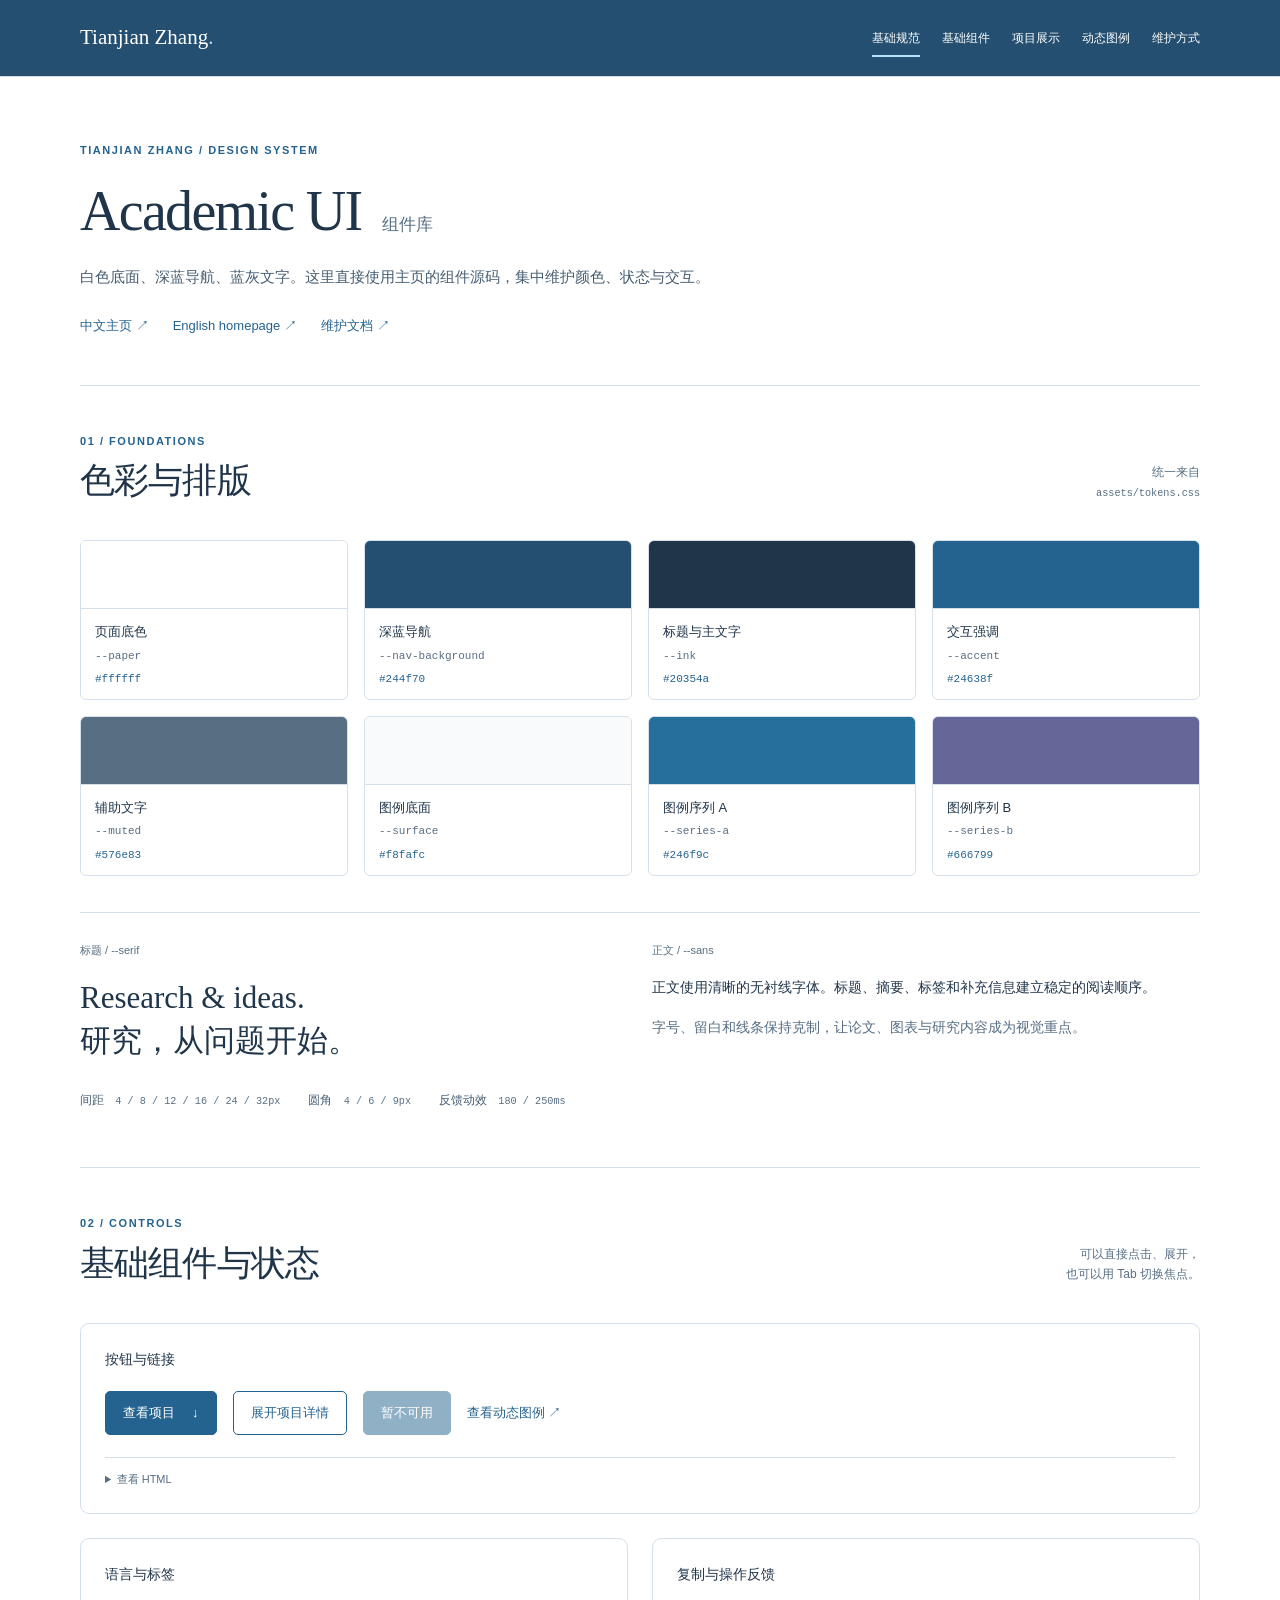
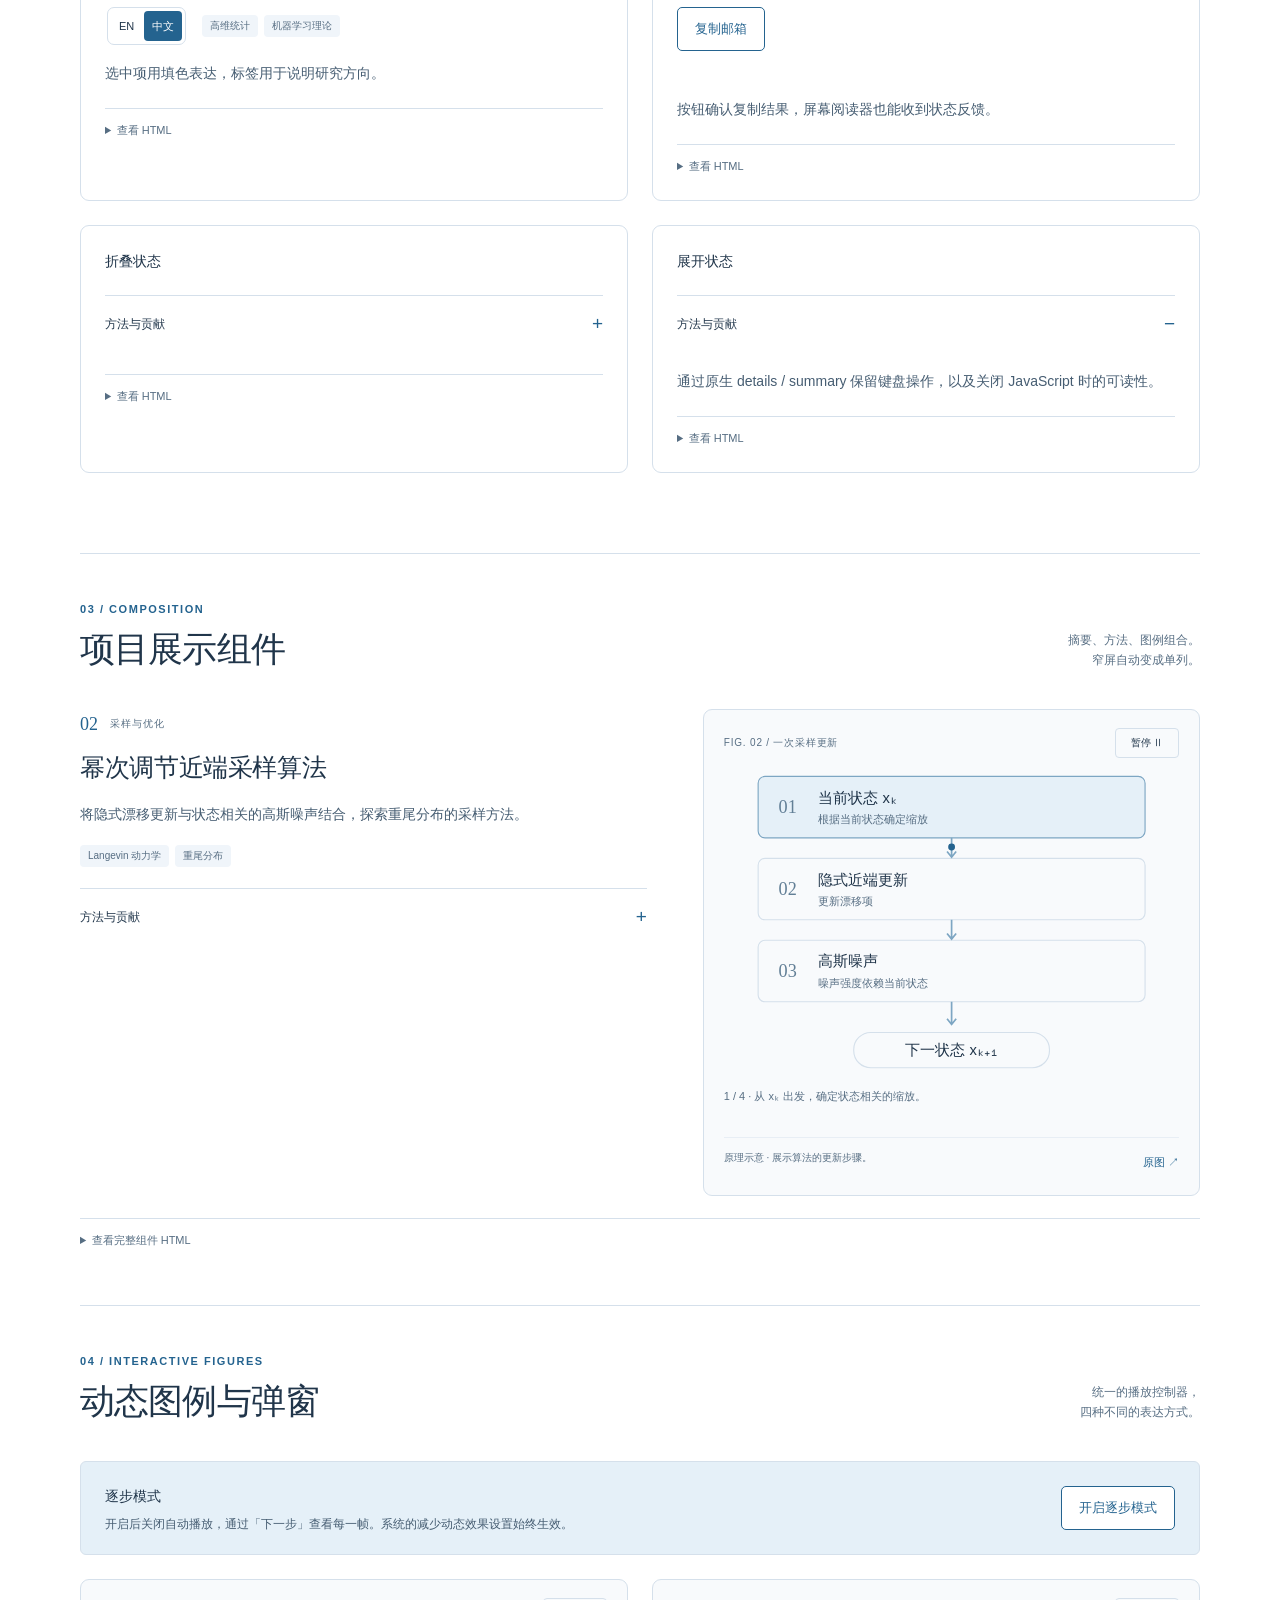
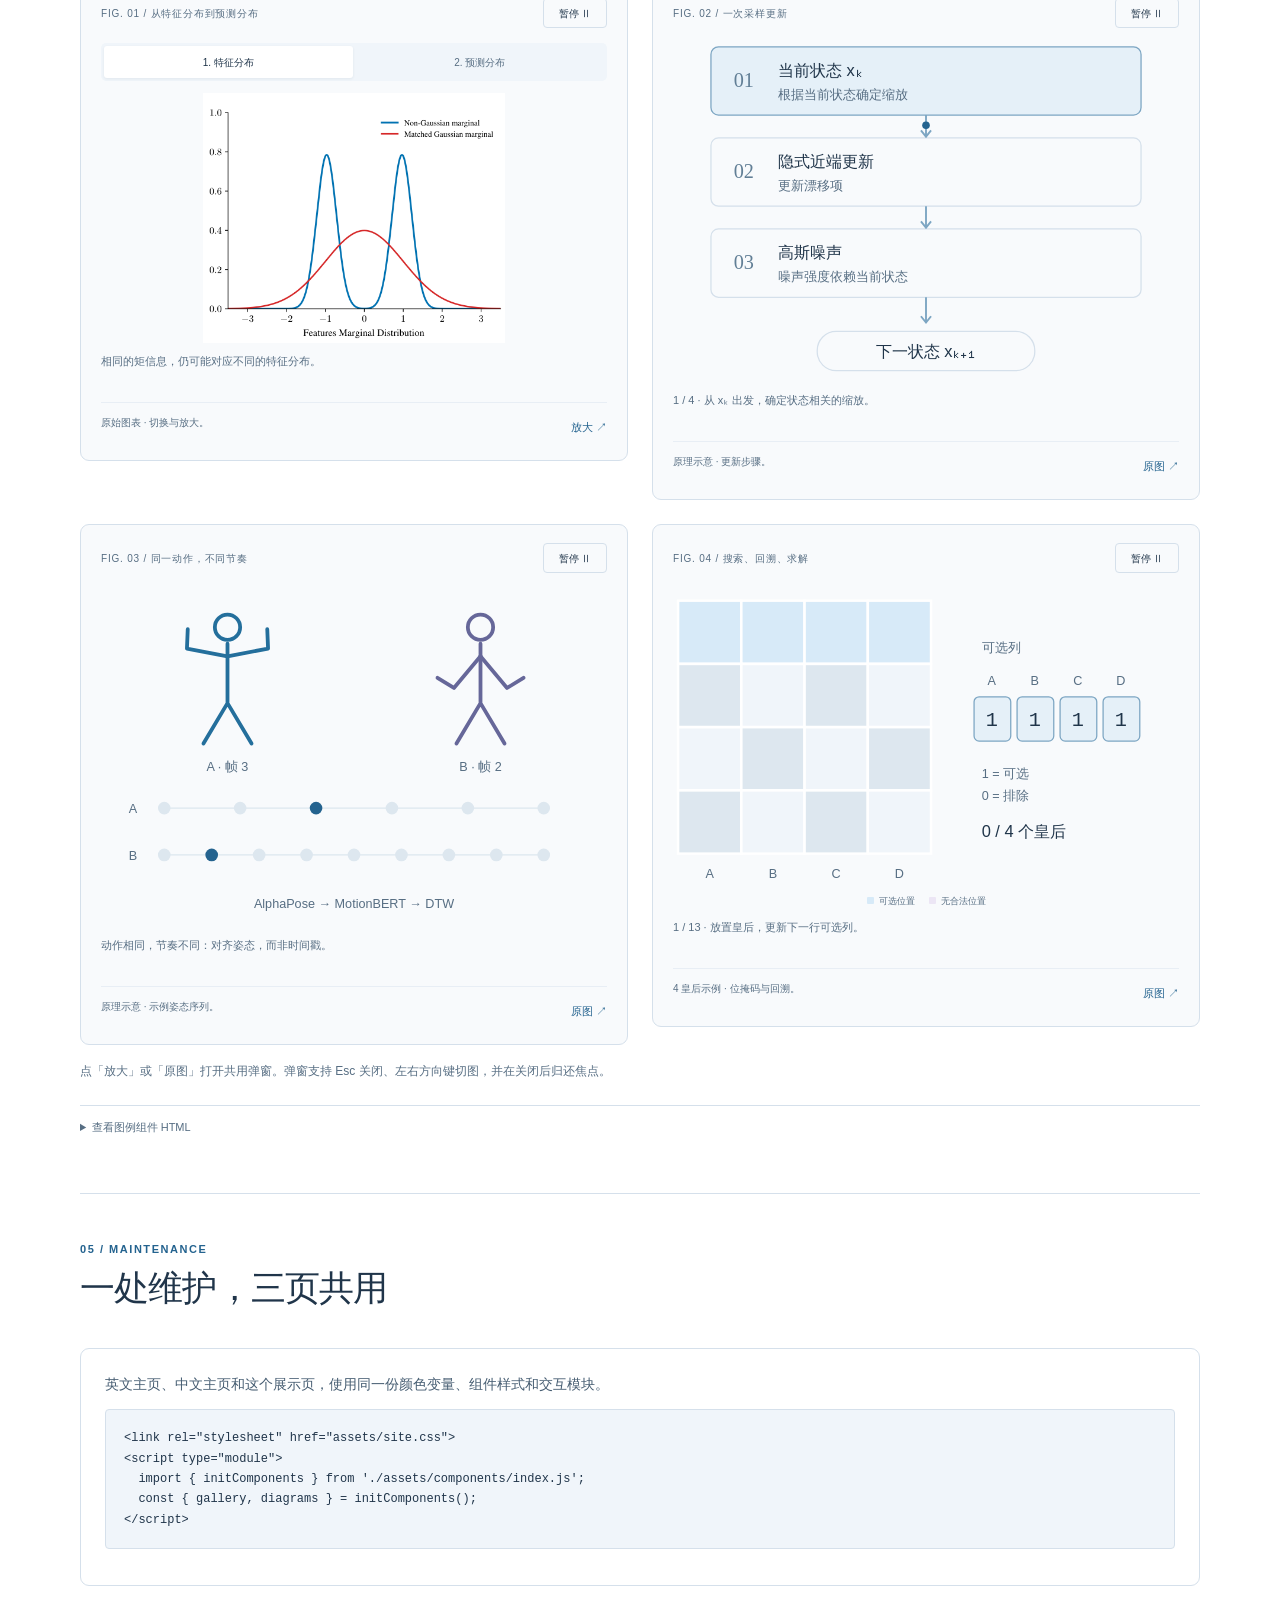
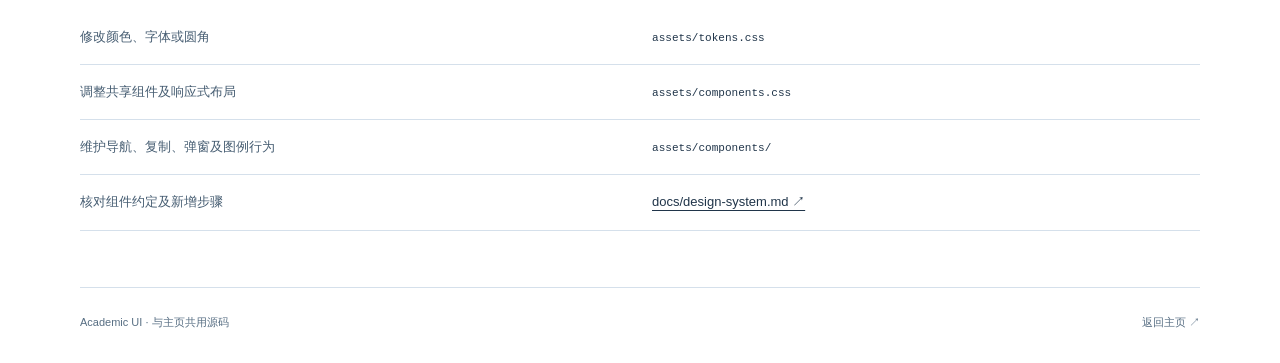
==== components.html @ 8691bae0 "feat: add cool academic theme and shared component library" ====
<!doctype html>
<html lang="zh-CN">
<head>
  <meta charset="utf-8">
  <meta name="viewport" content="width=device-width, initial-scale=1">
  <meta name="theme-color" content="#244f70">
  <meta name="robots" content="noindex">
  <title>Academic UI — 组件库</title>
  <link rel="stylesheet" href="assets/site.css">
  <link rel="stylesheet" href="assets/library.css">
  <script type="module" src="assets/library.js"></script>
</head>
<body class="component-library">
  <a class="skip-link" href="#main">跳转到组件</a>
  <header class="site-header">
    <div class="wrap header-inner">
      <a class="brand" href="zh.html">Tianjian Zhang<span class="brand-dot">.</span></a>
      <nav class="main-nav" id="main-nav" aria-label="组件导航">
        <a href="#foundations" aria-current="location">基础规范</a>
        <a href="#controls">基础组件</a>
        <a href="#project-pattern">项目展示</a>
        <a href="#illustrations">动态图例</a>
        <a href="#usage">维护方式</a>
      </nav>
      <button class="menu-toggle js-only" type="button" aria-expanded="false" aria-controls="main-nav">菜单 <span aria-hidden="true">☰</span></button>
    </div>
  </header>

  <main class="wrap" id="main">
    <div class="library-hero">
      <p class="eyebrow">Tianjian Zhang / Design system</p>
      <h1>Academic UI<span>组件库</span></h1>
      <p>白色底面、深蓝导航、蓝灰文字。这里直接使用主页的组件源码，集中维护颜色、状态与交互。</p>
      <div class="library-links"><a class="text-link" href="zh.html">中文主页 ↗</a><a class="text-link" href="index.html">English homepage ↗</a><a class="text-link" href="docs/design-system.md">维护文档 ↗</a></div>
    </div>

    <section class="section" id="foundations" aria-labelledby="foundations-title">
      <div class="section-heading"><div><p class="eyebrow">01 / Foundations</p><h2 id="foundations-title">色彩与排版</h2></div><p class="section-note">统一来自<br><code>assets/tokens.css</code></p></div>
      <div class="swatch-grid">
        <div class="swatch" data-token="--paper"><span class="swatch-color" style="background:var(--paper)"></span><strong>页面底色</strong><code>--paper</code><span class="token-value"></span></div>
        <div class="swatch" data-token="--nav-background"><span class="swatch-color" style="background:var(--nav-background)"></span><strong>深蓝导航</strong><code>--nav-background</code><span class="token-value"></span></div>
        <div class="swatch" data-token="--ink"><span class="swatch-color" style="background:var(--ink)"></span><strong>标题与主文字</strong><code>--ink</code><span class="token-value"></span></div>
        <div class="swatch" data-token="--accent"><span class="swatch-color" style="background:var(--accent)"></span><strong>交互强调</strong><code>--accent</code><span class="token-value"></span></div>
        <div class="swatch" data-token="--muted"><span class="swatch-color" style="background:var(--muted)"></span><strong>辅助文字</strong><code>--muted</code><span class="token-value"></span></div>
        <div class="swatch" data-token="--surface"><span class="swatch-color" style="background:var(--surface)"></span><strong>图例底面</strong><code>--surface</code><span class="token-value"></span></div>
        <div class="swatch" data-token="--series-a"><span class="swatch-color" style="background:var(--series-a)"></span><strong>图例序列 A</strong><code>--series-a</code><span class="token-value"></span></div>
        <div class="swatch" data-token="--series-b"><span class="swatch-color" style="background:var(--series-b)"></span><strong>图例序列 B</strong><code>--series-b</code><span class="token-value"></span></div>
      </div>
      <div class="library-columns library-type">
        <div><span class="library-label">标题 / --serif</span><h2>Research &amp; ideas.<br>研究，从问题开始。</h2></div>
        <div><span class="library-label">正文 / --sans</span><p>正文使用清晰的无衬线字体。标题、摘要、标签和补充信息建立稳定的阅读顺序。</p><p class="library-muted">字号、留白和线条保持克制，让论文、图表与研究内容成为视觉重点。</p></div>
      </div>
      <div class="library-specs"><span>间距 <code>4 / 8 / 12 / 16 / 24 / 32px</code></span><span>圆角 <code>4 / 6 / 9px</code></span><span>反馈动效 <code>180 / 250ms</code></span></div>
    </section>

    <section class="section" id="controls" aria-labelledby="controls-title">
      <div class="section-heading"><div><p class="eyebrow">02 / Controls</p><h2 id="controls-title">基础组件与状态</h2></div><p class="section-note">可以直接点击、展开，<br>也可以用 Tab 切换焦点。</p></div>
      <div class="component-panel">
        <h3>按钮与链接</h3>
        <div class="control-row" id="button-example">
          <a class="button-primary" href="#project-pattern">查看项目 <span aria-hidden="true">↓</span></a>
          <button class="button-secondary js-only" type="button" data-toggle-details="sample-details" aria-expanded="false" aria-controls="sample-details">展开项目详情</button>
          <button class="button-primary" type="button" disabled>暂不可用</button>
          <a class="text-link" href="#illustrations">查看动态图例 ↗</a>
        </div>
        <details class="library-code"><summary>查看 HTML</summary><pre><code data-code-for="button-example"></code></pre></details>
      </div>
      <div class="library-columns">
        <div class="component-panel">
          <h3>语言与标签</h3>
          <div id="language-example" class="control-row">
            <div class="language-switch" aria-label="前往对应语言主页"><a href="index.html" lang="en" hreflang="en">EN</a><a href="zh.html" lang="zh-CN" hreflang="zh-CN" aria-current="page">中文</a></div>
            <div class="project-tags"><span class="tag">高维统计</span><span class="tag">机器学习理论</span></div>
          </div>
          <p class="library-muted">选中项用填色表达，标签用于说明研究方向。</p>
          <details class="library-code"><summary>查看 HTML</summary><pre><code data-code-for="language-example"></code></pre></details>
        </div>
        <div class="component-panel">
          <h3>复制与操作反馈</h3>
          <div id="copy-example"><button class="button-secondary js-only" type="button" data-copy="tianjianzhang1@link.cuhk.edu.cn" data-copy-status="copy-demo-status">复制邮箱</button><span class="library-status" id="copy-demo-status" role="status"></span></div>
          <p class="library-muted">按钮确认复制结果，屏幕阅读器也能收到状态反馈。</p>
          <details class="library-code"><summary>查看 HTML</summary><pre><code data-code-for="copy-example"></code></pre></details>
        </div>
      </div>
      <div class="library-columns">
        <div class="component-panel"><h3>折叠状态</h3><details class="project-details" id="closed-example"><summary>方法与贡献</summary><p class="project-summary">点击或按 Enter / Space 展开。默认显示摘要，技术细节按需阅读。</p></details><details class="library-code"><summary>查看 HTML</summary><pre><code data-code-for="closed-example"></code></pre></details></div>
        <div class="component-panel"><h3>展开状态</h3><details class="project-details" id="open-example" open><summary>方法与贡献</summary><p class="project-summary">通过原生 details / summary 保留键盘操作，以及关闭 JavaScript 时的可读性。</p></details><details class="library-code"><summary>查看 HTML</summary><pre><code data-code-for="open-example"></code></pre></details></div>
      </div>
    </section>

    <section class="section" id="project-pattern" aria-labelledby="pattern-title">
      <div class="section-heading"><div><p class="eyebrow">03 / Composition</p><h2 id="pattern-title">项目展示组件</h2></div><p class="section-note">摘要、方法、图例组合。<br>窄屏自动变成单列。</p></div>
      <article class="project" id="project-example" aria-labelledby="example-title">
        <div class="project-copy"><p class="project-category"><span class="project-number">02</span>采样与优化</p><h3 id="example-title">幂次调节近端采样算法</h3><p class="project-summary">将隐式漂移更新与状态相关的高斯噪声结合，探索重尾分布的采样方法。</p><div class="project-tags"><span class="tag">Langevin 动力学</span><span class="tag">重尾分布</span></div><details class="project-details" id="sample-details"><summary>方法与贡献</summary><ul><li>隐式近端步骤更新漂移项。</li><li>加入强度与状态相关的高斯噪声。</li><li>这个图例展示一次更新的结构。</li></ul></details></div>
        <figure class="diagram" data-diagram="sampling" aria-labelledby="sample-caption"><div class="figure-head"><span class="figure-label">FIG. 02 / 一次采样更新</span><button class="animation-toggle js-only" type="button">播放</button></div><div class="diagram-live js-only"></div><div class="diagram-fallback"><a href="images/proximal-v2.svg"><img src="images/proximal-v2.svg" alt="采样步骤原图" loading="lazy"></a></div><figcaption class="figure-footer" id="sample-caption"><p class="figure-caption">原理示意 · 展示算法的更新步骤。</p><a class="figure-zoom" href="images/proximal-v2.svg" data-gallery="sampling">原图 ↗</a></figcaption></figure>
      </article>
      <details class="library-code"><summary>查看完整组件 HTML</summary><pre><code data-code-for="project-example"></code></pre></details>
    </section>

    <section class="section" id="illustrations" aria-labelledby="illustrations-title">
      <div class="section-heading"><div><p class="eyebrow">04 / Interactive figures</p><h2 id="illustrations-title">动态图例与弹窗</h2></div><p class="section-note">统一的播放控制器，<br>四种不同的表达方式。</p></div>
      <div class="motion-controls"><div><strong>逐步模式</strong><p>开启后关闭自动播放，通过「下一步」查看每一帧。系统的减少动态效果设置始终生效。</p></div><button class="button-secondary js-only" type="button" id="motion-preference" aria-pressed="false">开启逐步模式</button></div>
      <div class="library-diagrams">
        <figure class="diagram" id="diagram-example" data-diagram="erm" aria-labelledby="library-erm-caption"><div class="figure-head"><span class="figure-label">FIG. 01 / 从特征分布到预测分布</span><button class="animation-toggle js-only" type="button">播放</button></div><div class="diagram-live js-only"></div><div class="diagram-fallback"><a href="images/erm-marginal.png"><img src="images/erm-marginal.png" alt="特征分布原图" loading="lazy"></a></div><figcaption class="figure-footer" id="library-erm-caption"><p class="figure-caption">原始图表 · 切换与放大。</p><a class="figure-zoom" href="images/erm-marginal.png" data-gallery="erm">放大 ↗</a></figcaption></figure>
        <figure class="diagram" data-diagram="sampling" aria-labelledby="library-sampling-caption"><div class="figure-head"><span class="figure-label">FIG. 02 / 一次采样更新</span><button class="animation-toggle js-only" type="button">播放</button></div><div class="diagram-live js-only"></div><div class="diagram-fallback"><a href="images/proximal-v2.svg"><img src="images/proximal-v2.svg" alt="采样步骤原图" loading="lazy"></a></div><figcaption class="figure-footer" id="library-sampling-caption"><p class="figure-caption">原理示意 · 更新步骤。</p><a class="figure-zoom" href="images/proximal-v2.svg" data-gallery="sampling">原图 ↗</a></figcaption></figure>
        <figure class="diagram" data-diagram="motion" aria-labelledby="library-motion-caption"><div class="figure-head"><span class="figure-label">FIG. 03 / 同一动作，不同节奏</span><button class="animation-toggle js-only" type="button">播放</button></div><div class="diagram-live js-only"></div><div class="diagram-fallback"><a href="images/motion.svg"><img src="images/motion.svg" alt="动作对齐原图" loading="lazy"></a></div><figcaption class="figure-footer" id="library-motion-caption"><p class="figure-caption">原理示意 · 示例姿态序列。</p><a class="figure-zoom" href="images/motion.svg" data-gallery="motion">原图 ↗</a></figcaption></figure>
        <figure class="diagram" data-diagram="queens" aria-labelledby="library-queens-caption"><div class="figure-head"><span class="figure-label">FIG. 04 / 搜索、回溯、求解</span><button class="animation-toggle js-only" type="button">播放</button></div><div class="diagram-live js-only"></div><div class="diagram-fallback"><a href="images/nqueens.svg"><img src="images/nqueens.svg" alt="四皇后原图" loading="lazy"></a></div><figcaption class="figure-footer" id="library-queens-caption"><p class="figure-caption">4 皇后示例 · 位掩码与回溯。</p><a class="figure-zoom" href="images/nqueens.svg" data-gallery="queens">原图 ↗</a></figcaption></figure>
      </div>
      <p class="library-muted">点「放大」或「原图」打开共用弹窗。弹窗支持 Esc 关闭、左右方向键切图，并在关闭后归还焦点。</p>
      <details class="library-code"><summary>查看图例组件 HTML</summary><pre><code data-code-for="diagram-example"></code></pre></details>
    </section>

    <section class="section" id="usage" aria-labelledby="usage-title">
      <div class="section-heading"><div><p class="eyebrow">05 / Maintenance</p><h2 id="usage-title">一处维护，三页共用</h2></div></div>
      <div class="component-panel"><p>英文主页、中文主页和这个展示页，使用同一份颜色变量、组件样式和交互模块。</p><pre class="library-install"><code>&lt;link rel="stylesheet" href="assets/site.css"&gt;
&lt;script type="module"&gt;
  import { initComponents } from './assets/components/index.js';
  const { gallery, diagrams } = initComponents();
&lt;/script&gt;</code></pre></div>
      <dl class="source-map"><div><dt>修改颜色、字体或圆角</dt><dd><code>assets/tokens.css</code></dd></div><div><dt>调整共享组件及响应式布局</dt><dd><code>assets/components.css</code></dd></div><div><dt>维护导航、复制、弹窗及图例行为</dt><dd><code>assets/components/</code></dd></div><div><dt>核对组件约定及新增步骤</dt><dd><a href="docs/design-system.md">docs/design-system.md ↗</a></dd></div></dl>
    </section>
  </main>
  <footer class="wrap site-footer"><span>Academic UI · 与主页共用源码</span><a href="zh.html">返回主页 ↗</a></footer>
</body>
</html>
---- assets/site.css ----
@charset "UTF-8";
@import url("./tokens.css");
@import url("./components.css");
---- assets/library.css ----
/* Layout for the maintenance gallery only. UI examples use components.css. */
.library-hero { padding:64px 0 48px; }
.library-hero h1 { font-size:56px; line-height:1.2; margin:18px 0; letter-spacing:-.03em; }
.library-hero h1 span { font-family:var(--sans); font-size:17px; font-weight:400; letter-spacing:0; color:var(--muted); margin-left:20px; }
.library-hero > p:not(.eyebrow) { max-width:680px; color:var(--body); font-size:15px; line-height:1.85; }
.library-links { display:flex; flex-wrap:wrap; gap:24px; margin-top:24px; }
.component-library code { font-family:var(--mono); font-size:.85em; overflow-wrap:anywhere; }
.swatch-grid { display:grid; grid-template-columns:repeat(4,minmax(0,1fr)); gap:16px; }
.swatch { border:1px solid var(--line); border-radius:var(--radius-md); overflow:hidden; padding:0 14px 14px; }
.swatch-color { height:68px; display:block; margin:0 -14px 12px; border-bottom:1px solid var(--line); }
.swatch strong { font-size:13px; display:block; font-weight:500; }
.swatch code { display:block; font-size:11px; margin-top:3px; color:var(--muted); }
.token-value { display:block; font:11px var(--mono); margin-top:8px; color:var(--accent); }
.library-columns { display:grid; grid-template-columns:repeat(2,minmax(0,1fr)); gap:24px; }
.library-type { margin-top:36px; padding-top:28px; border-top:1px solid var(--line); }
.library-type h2 { font-size:31px; line-height:1.4; }
.library-type p { font-size:14px; }
.library-label { display:block; font-size:11px; color:var(--muted); margin-bottom:16px; }
.library-muted { font-size:12px; color:var(--muted); line-height:1.8; margin-top:16px; }
.library-specs { display:flex; flex-wrap:wrap; gap:12px 28px; font-size:12px; margin-top:28px; color:var(--body); }
.library-specs code { color:var(--muted); margin-left:8px; }
.component-panel { border:1px solid var(--line); border-radius:var(--radius-lg); padding:24px; margin-bottom:24px; min-width:0; }
.component-panel h3 { font-family:var(--sans); font-size:14px; font-weight:500; margin-bottom:20px; }
.component-panel > p { font-size:14px; color:var(--body); }
.control-row { display:flex; align-items:center; flex-wrap:wrap; gap:16px; }
.control-row .project-tags { margin:0; }
.library-status { display:block; font-size:12px; min-height:22px; margin-top:8px; color:var(--accent); }
.library-code { margin-top:22px; border-top:1px solid var(--line); padding-top:12px; }
.library-code summary { font-size:11px; color:var(--muted); cursor:pointer; }
.library-code pre, .library-install { background:var(--surface-muted); border:1px solid var(--line); border-radius:var(--radius-sm); padding:18px; margin-top:12px; overflow:auto; max-height:400px; font:12px/1.7 var(--mono); white-space:pre; }
.component-library pre code { font-size:12px; overflow-wrap:normal; }
.component-library .section > .project { padding-top:0; border-bottom:0; }
.motion-controls { display:flex; justify-content:space-between; align-items:center; gap:24px; padding:20px 24px; margin-bottom:24px; background:var(--accent-soft); border:1px solid var(--line); border-radius:var(--radius-md); }
.motion-controls strong { font-weight:500; font-size:14px; }
.motion-controls p { max-width:660px; color:var(--body); font-size:12px; margin-top:5px; }
.motion-controls button { flex-shrink:0; }
.library-diagrams { display:grid; grid-template-columns:repeat(2,minmax(0,1fr)); gap:24px; align-items:start; }
.library-diagrams .figure-label { text-transform:none; }
.source-map { margin:0; }
.source-map > div { display:grid; grid-template-columns:1fr 1fr; gap:24px; padding:16px 0; border-bottom:1px solid var(--line); font-size:13px; }
.source-map dt { color:var(--body); }
.source-map dd { margin:0; }
@media(max-width:760px) {
  .library-hero { padding:40px 0; }
  .library-hero h1 { font-size:40px; }
  .swatch-grid { grid-template-columns:repeat(2,minmax(0,1fr)); gap:12px; }
  .library-columns, .library-diagrams { grid-template-columns:minmax(0,1fr); gap:0; }
  .library-diagrams { gap:20px; }
  .library-type { gap:28px; }
  .component-panel { padding:18px; }
  .motion-controls { flex-direction:column; align-items:start; padding:18px; gap:16px; }
  .source-map > div { grid-template-columns:minmax(0,1fr); gap:6px; }
  .library-links { gap:14px; }
}
@media(max-width:380px) {
  .library-hero h1 span { display:block; margin:12px 0 0; }
}
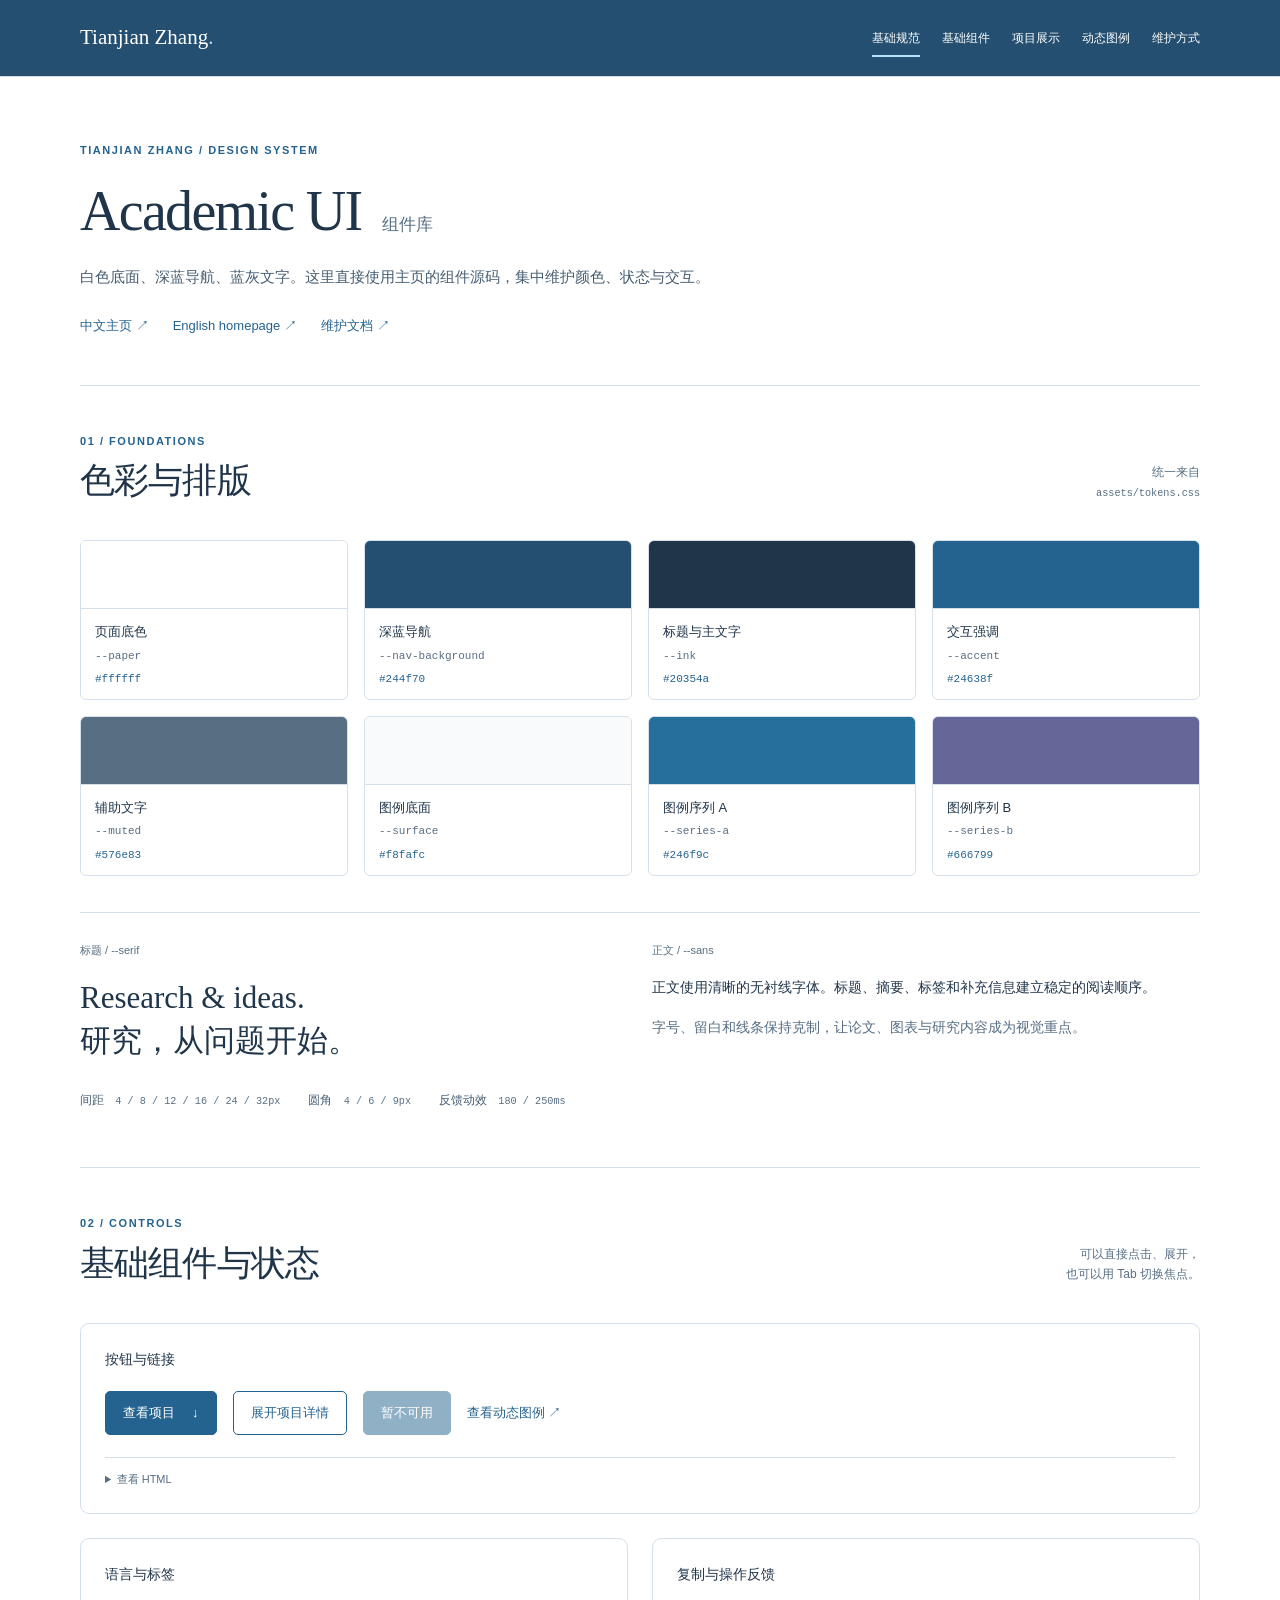
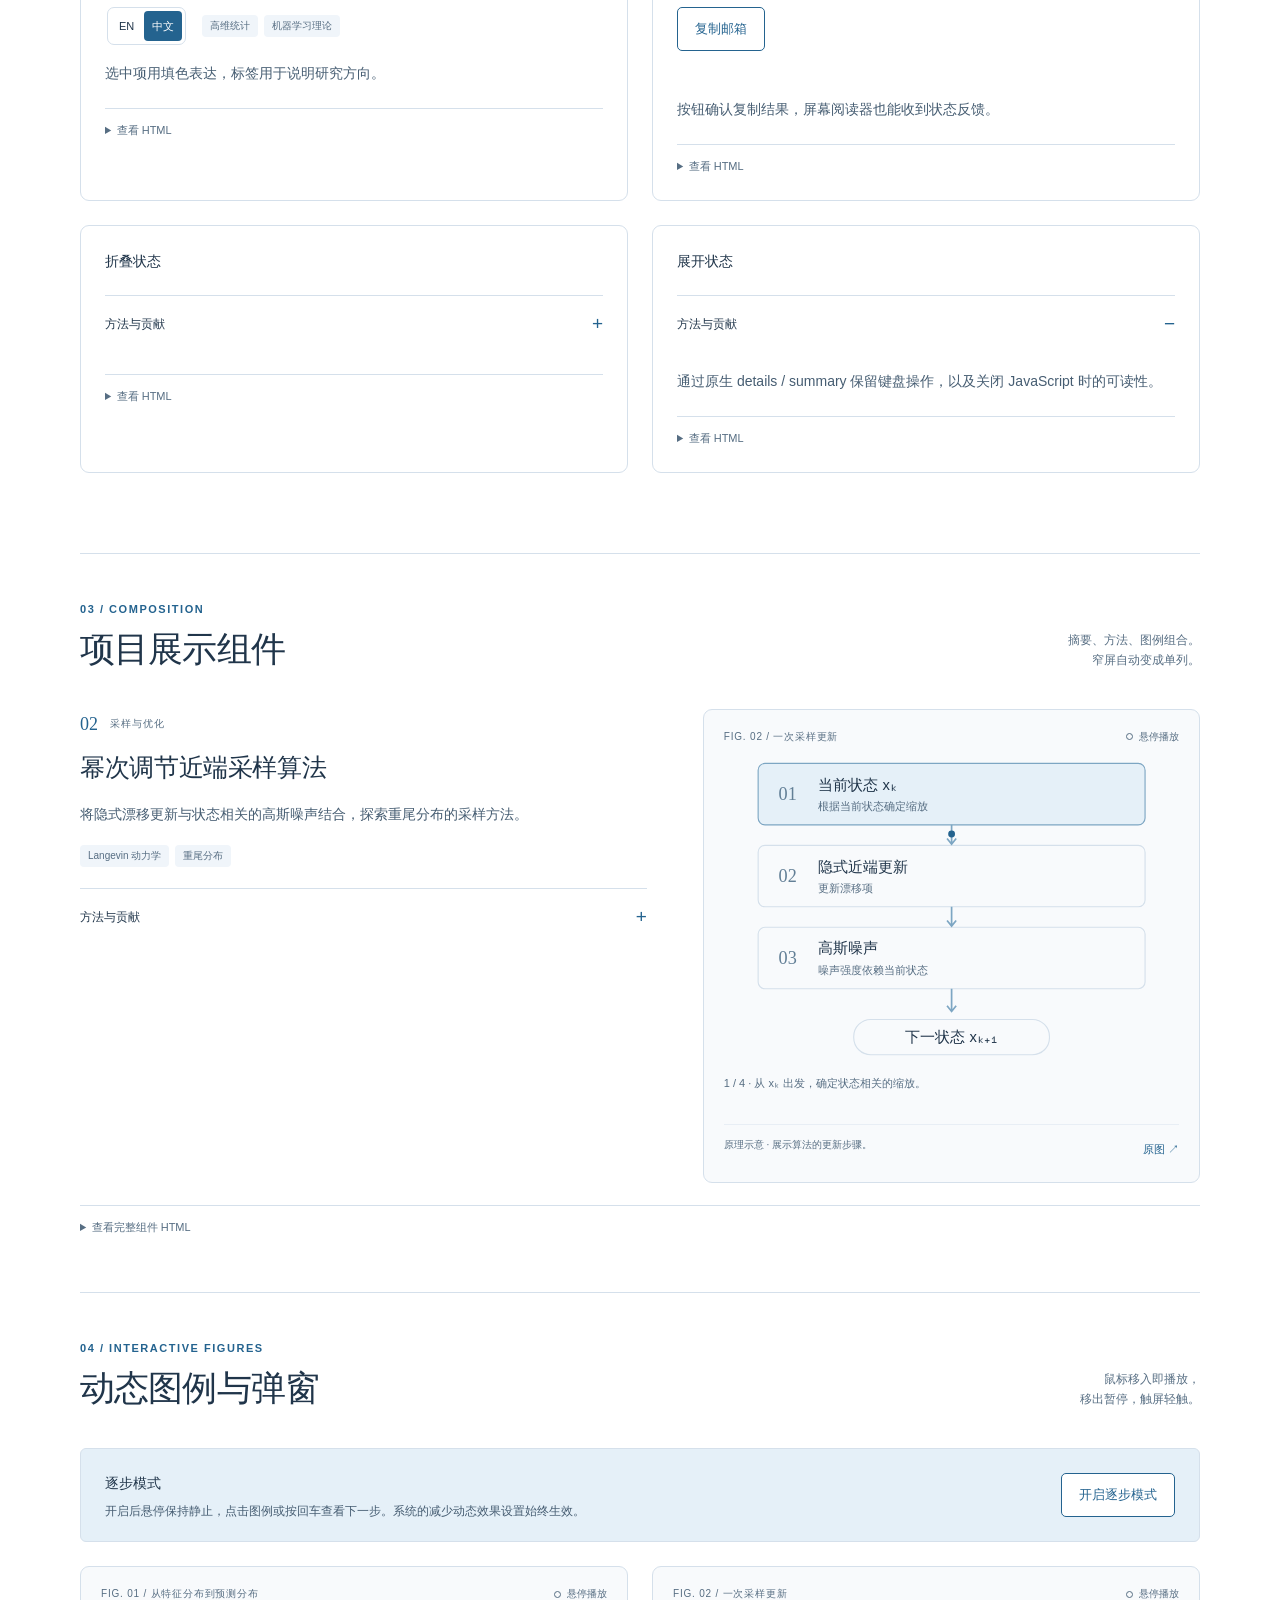
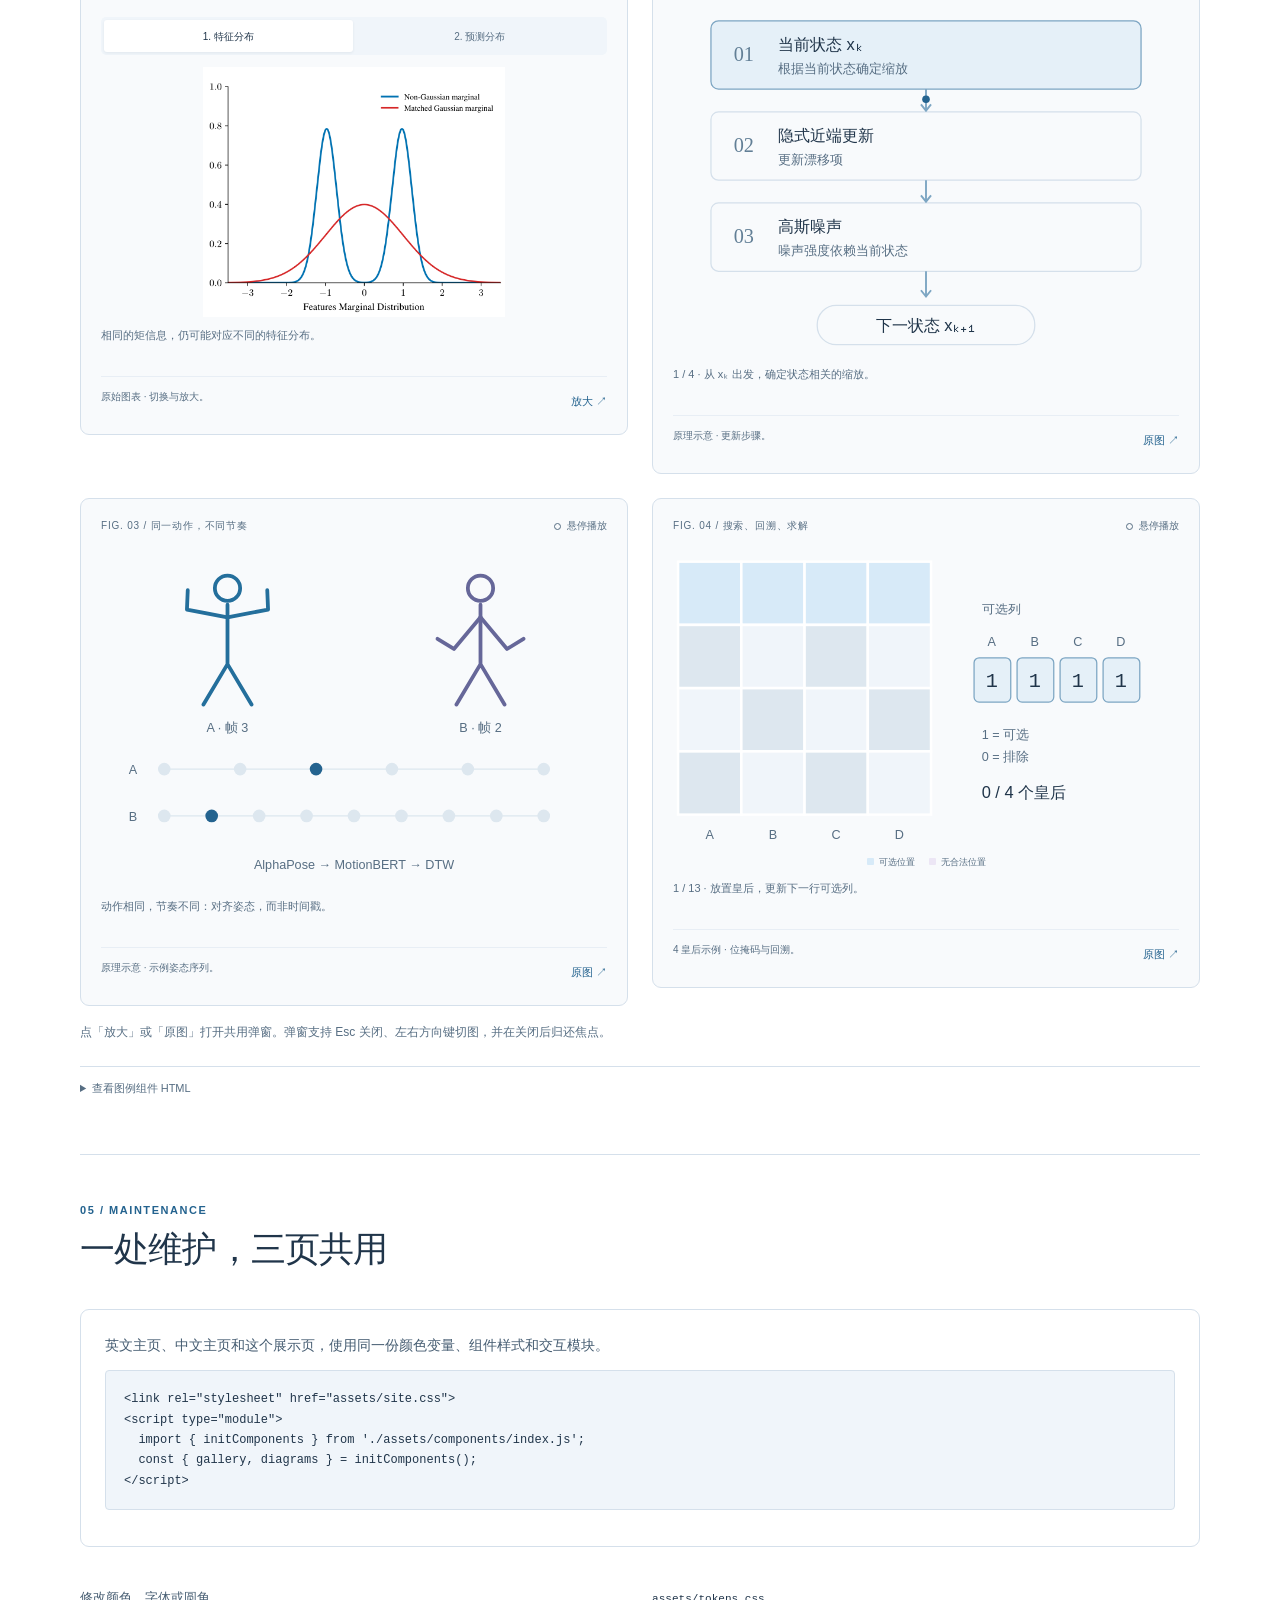
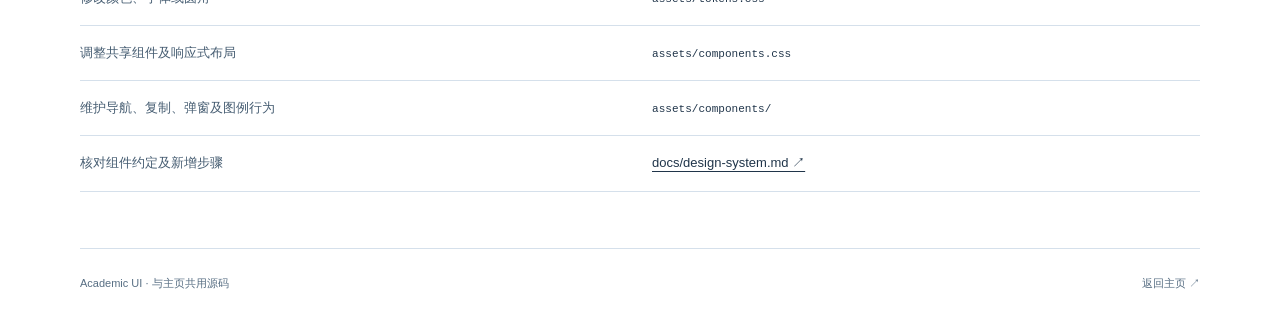
==== commit d993cdb3: "feat: play project illustrations on hover" ====
--- a/components.html
+++ b/components.html
@@ -92,19 +92,19 @@
       <div class="section-heading"><div><p class="eyebrow">03 / Composition</p><h2 id="pattern-title">项目展示组件</h2></div><p class="section-note">摘要、方法、图例组合。<br>窄屏自动变成单列。</p></div>
       <article class="project" id="project-example" aria-labelledby="example-title">
         <div class="project-copy"><p class="project-category"><span class="project-number">02</span>采样与优化</p><h3 id="example-title">幂次调节近端采样算法</h3><p class="project-summary">将隐式漂移更新与状态相关的高斯噪声结合，探索重尾分布的采样方法。</p><div class="project-tags"><span class="tag">Langevin 动力学</span><span class="tag">重尾分布</span></div><details class="project-details" id="sample-details"><summary>方法与贡献</summary><ul><li>隐式近端步骤更新漂移项。</li><li>加入强度与状态相关的高斯噪声。</li><li>这个图例展示一次更新的结构。</li></ul></details></div>
-        <figure class="diagram" data-diagram="sampling" aria-labelledby="sample-caption"><div class="figure-head"><span class="figure-label">FIG. 02 / 一次采样更新</span><button class="animation-toggle js-only" type="button">播放</button></div><div class="diagram-live js-only"></div><div class="diagram-fallback"><a href="images/proximal-v2.svg"><img src="images/proximal-v2.svg" alt="采样步骤原图" loading="lazy"></a></div><figcaption class="figure-footer" id="sample-caption"><p class="figure-caption">原理示意 · 展示算法的更新步骤。</p><a class="figure-zoom" href="images/proximal-v2.svg" data-gallery="sampling">原图 ↗</a></figcaption></figure>
+        <figure class="diagram" data-diagram="sampling" aria-labelledby="sample-caption"><div class="figure-head"><span class="figure-label">FIG. 02 / 一次采样更新</span><span class="animation-hint js-only" aria-hidden="true"></span></div><div class="diagram-live js-only"></div><div class="diagram-fallback"><a href="images/proximal-v2.svg"><img src="images/proximal-v2.svg" alt="采样步骤原图" loading="lazy"></a></div><figcaption class="figure-footer" id="sample-caption"><p class="figure-caption">原理示意 · 展示算法的更新步骤。</p><a class="figure-zoom" href="images/proximal-v2.svg" data-gallery="sampling">原图 ↗</a></figcaption></figure>
       </article>
       <details class="library-code"><summary>查看完整组件 HTML</summary><pre><code data-code-for="project-example"></code></pre></details>
     </section>
 
     <section class="section" id="illustrations" aria-labelledby="illustrations-title">
-      <div class="section-heading"><div><p class="eyebrow">04 / Interactive figures</p><h2 id="illustrations-title">动态图例与弹窗</h2></div><p class="section-note">统一的播放控制器，<br>四种不同的表达方式。</p></div>
-      <div class="motion-controls"><div><strong>逐步模式</strong><p>开启后关闭自动播放，通过「下一步」查看每一帧。系统的减少动态效果设置始终生效。</p></div><button class="button-secondary js-only" type="button" id="motion-preference" aria-pressed="false">开启逐步模式</button></div>
+      <div class="section-heading"><div><p class="eyebrow">04 / Interactive figures</p><h2 id="illustrations-title">动态图例与弹窗</h2></div><p class="section-note">鼠标移入即播放，<br>移出暂停，触屏轻触。</p></div>
+      <div class="motion-controls"><div><strong>逐步模式</strong><p>开启后悬停保持静止，点击图例或按回车查看下一步。系统的减少动态效果设置始终生效。</p></div><button class="button-secondary js-only" type="button" id="motion-preference" aria-pressed="false">开启逐步模式</button></div>
       <div class="library-diagrams">
-        <figure class="diagram" id="diagram-example" data-diagram="erm" aria-labelledby="library-erm-caption"><div class="figure-head"><span class="figure-label">FIG. 01 / 从特征分布到预测分布</span><button class="animation-toggle js-only" type="button">播放</button></div><div class="diagram-live js-only"></div><div class="diagram-fallback"><a href="images/erm-marginal.png"><img src="images/erm-marginal.png" alt="特征分布原图" loading="lazy"></a></div><figcaption class="figure-footer" id="library-erm-caption"><p class="figure-caption">原始图表 · 切换与放大。</p><a class="figure-zoom" href="images/erm-marginal.png" data-gallery="erm">放大 ↗</a></figcaption></figure>
-        <figure class="diagram" data-diagram="sampling" aria-labelledby="library-sampling-caption"><div class="figure-head"><span class="figure-label">FIG. 02 / 一次采样更新</span><button class="animation-toggle js-only" type="button">播放</button></div><div class="diagram-live js-only"></div><div class="diagram-fallback"><a href="images/proximal-v2.svg"><img src="images/proximal-v2.svg" alt="采样步骤原图" loading="lazy"></a></div><figcaption class="figure-footer" id="library-sampling-caption"><p class="figure-caption">原理示意 · 更新步骤。</p><a class="figure-zoom" href="images/proximal-v2.svg" data-gallery="sampling">原图 ↗</a></figcaption></figure>
-        <figure class="diagram" data-diagram="motion" aria-labelledby="library-motion-caption"><div class="figure-head"><span class="figure-label">FIG. 03 / 同一动作，不同节奏</span><button class="animation-toggle js-only" type="button">播放</button></div><div class="diagram-live js-only"></div><div class="diagram-fallback"><a href="images/motion.svg"><img src="images/motion.svg" alt="动作对齐原图" loading="lazy"></a></div><figcaption class="figure-footer" id="library-motion-caption"><p class="figure-caption">原理示意 · 示例姿态序列。</p><a class="figure-zoom" href="images/motion.svg" data-gallery="motion">原图 ↗</a></figcaption></figure>
-        <figure class="diagram" data-diagram="queens" aria-labelledby="library-queens-caption"><div class="figure-head"><span class="figure-label">FIG. 04 / 搜索、回溯、求解</span><button class="animation-toggle js-only" type="button">播放</button></div><div class="diagram-live js-only"></div><div class="diagram-fallback"><a href="images/nqueens.svg"><img src="images/nqueens.svg" alt="四皇后原图" loading="lazy"></a></div><figcaption class="figure-footer" id="library-queens-caption"><p class="figure-caption">4 皇后示例 · 位掩码与回溯。</p><a class="figure-zoom" href="images/nqueens.svg" data-gallery="queens">原图 ↗</a></figcaption></figure>
+        <figure class="diagram" id="diagram-example" data-diagram="erm" aria-labelledby="library-erm-caption"><div class="figure-head"><span class="figure-label">FIG. 01 / 从特征分布到预测分布</span><span class="animation-hint js-only" aria-hidden="true"></span></div><div class="diagram-live js-only"></div><div class="diagram-fallback"><a href="images/erm-marginal.png"><img src="images/erm-marginal.png" alt="特征分布原图" loading="lazy"></a></div><figcaption class="figure-footer" id="library-erm-caption"><p class="figure-caption">原始图表 · 切换与放大。</p><a class="figure-zoom" href="images/erm-marginal.png" data-gallery="erm">放大 ↗</a></figcaption></figure>
+        <figure class="diagram" data-diagram="sampling" aria-labelledby="library-sampling-caption"><div class="figure-head"><span class="figure-label">FIG. 02 / 一次采样更新</span><span class="animation-hint js-only" aria-hidden="true"></span></div><div class="diagram-live js-only"></div><div class="diagram-fallback"><a href="images/proximal-v2.svg"><img src="images/proximal-v2.svg" alt="采样步骤原图" loading="lazy"></a></div><figcaption class="figure-footer" id="library-sampling-caption"><p class="figure-caption">原理示意 · 更新步骤。</p><a class="figure-zoom" href="images/proximal-v2.svg" data-gallery="sampling">原图 ↗</a></figcaption></figure>
+        <figure class="diagram" data-diagram="motion" aria-labelledby="library-motion-caption"><div class="figure-head"><span class="figure-label">FIG. 03 / 同一动作，不同节奏</span><span class="animation-hint js-only" aria-hidden="true"></span></div><div class="diagram-live js-only"></div><div class="diagram-fallback"><a href="images/motion.svg"><img src="images/motion.svg" alt="动作对齐原图" loading="lazy"></a></div><figcaption class="figure-footer" id="library-motion-caption"><p class="figure-caption">原理示意 · 示例姿态序列。</p><a class="figure-zoom" href="images/motion.svg" data-gallery="motion">原图 ↗</a></figcaption></figure>
+        <figure class="diagram" data-diagram="queens" aria-labelledby="library-queens-caption"><div class="figure-head"><span class="figure-label">FIG. 04 / 搜索、回溯、求解</span><span class="animation-hint js-only" aria-hidden="true"></span></div><div class="diagram-live js-only"></div><div class="diagram-fallback"><a href="images/nqueens.svg"><img src="images/nqueens.svg" alt="四皇后原图" loading="lazy"></a></div><figcaption class="figure-footer" id="library-queens-caption"><p class="figure-caption">4 皇后示例 · 位掩码与回溯。</p><a class="figure-zoom" href="images/nqueens.svg" data-gallery="queens">原图 ↗</a></figcaption></figure>
       </div>
       <p class="library-muted">点「放大」或「原图」打开共用弹窗。弹窗支持 Esc 关闭、左右方向键切图，并在关闭后归还焦点。</p>
       <details class="library-code"><summary>查看图例组件 HTML</summary><pre><code data-code-for="diagram-example"></code></pre></details>
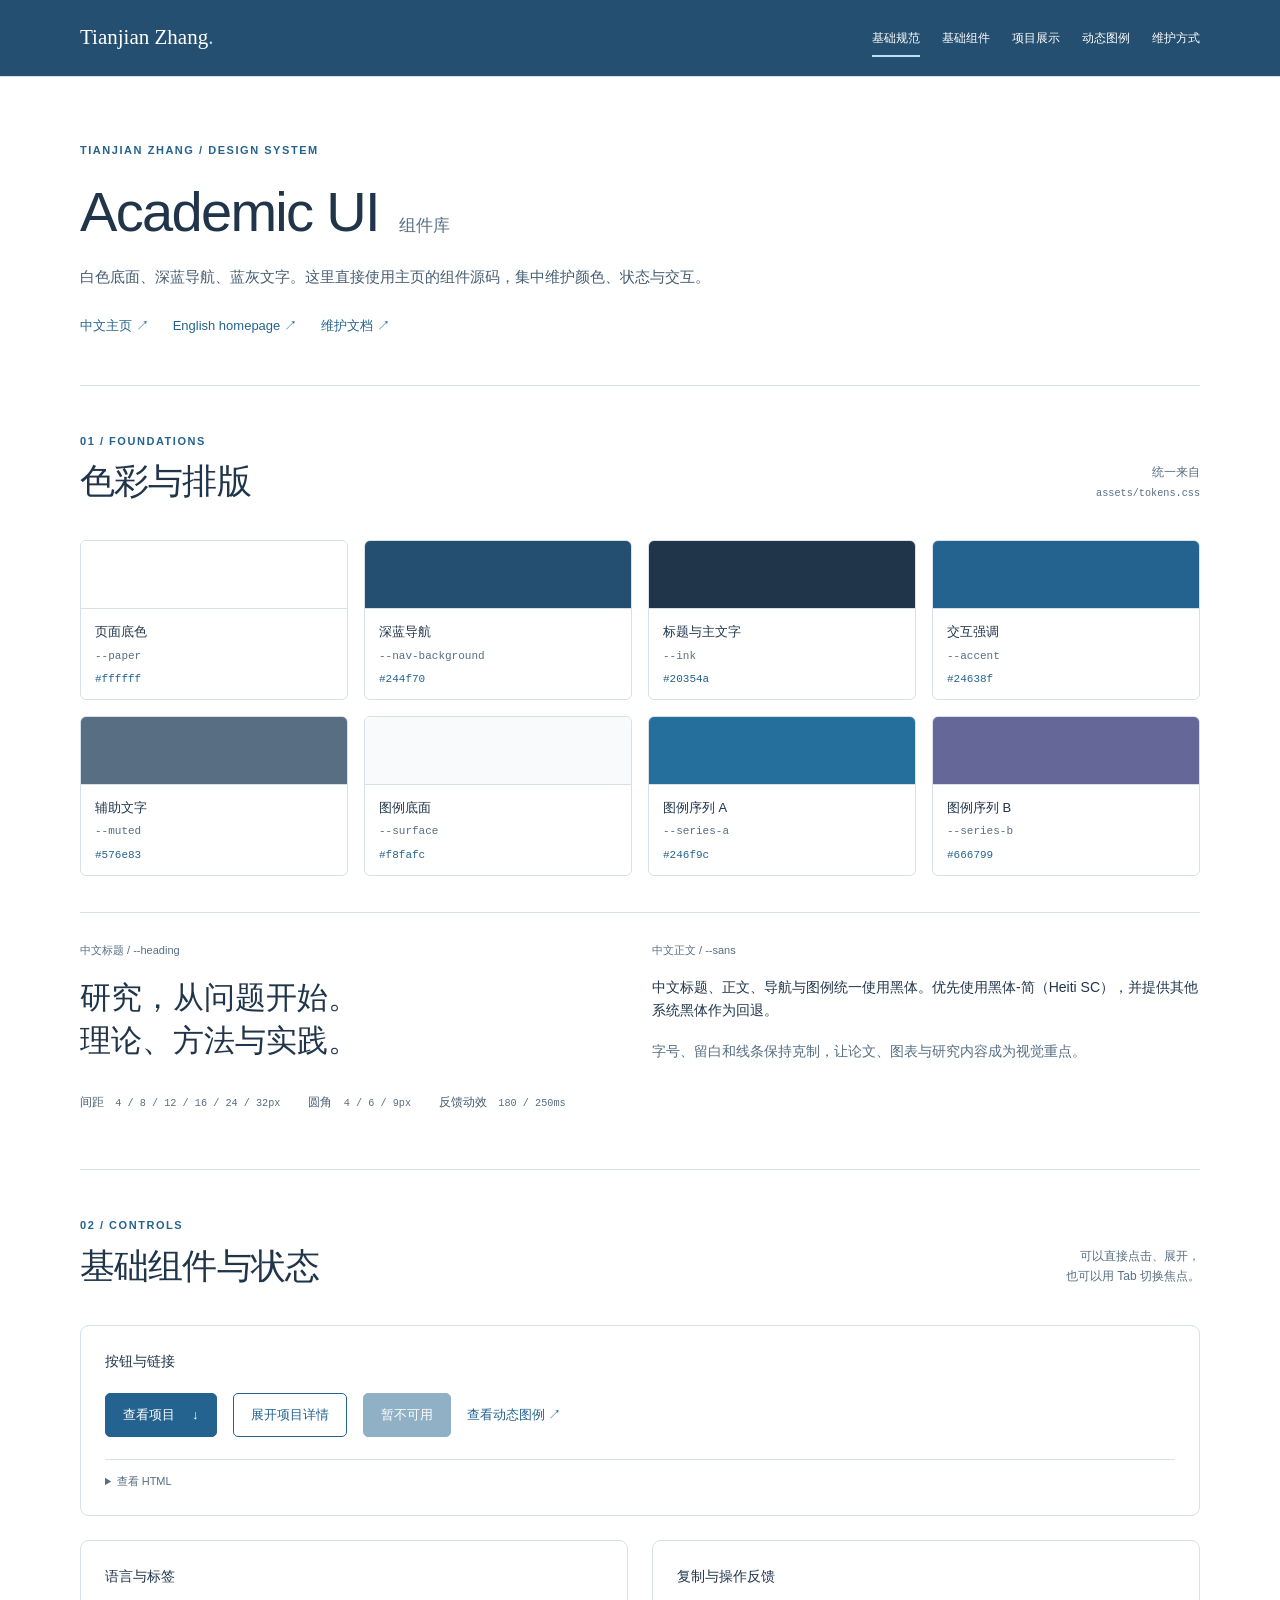
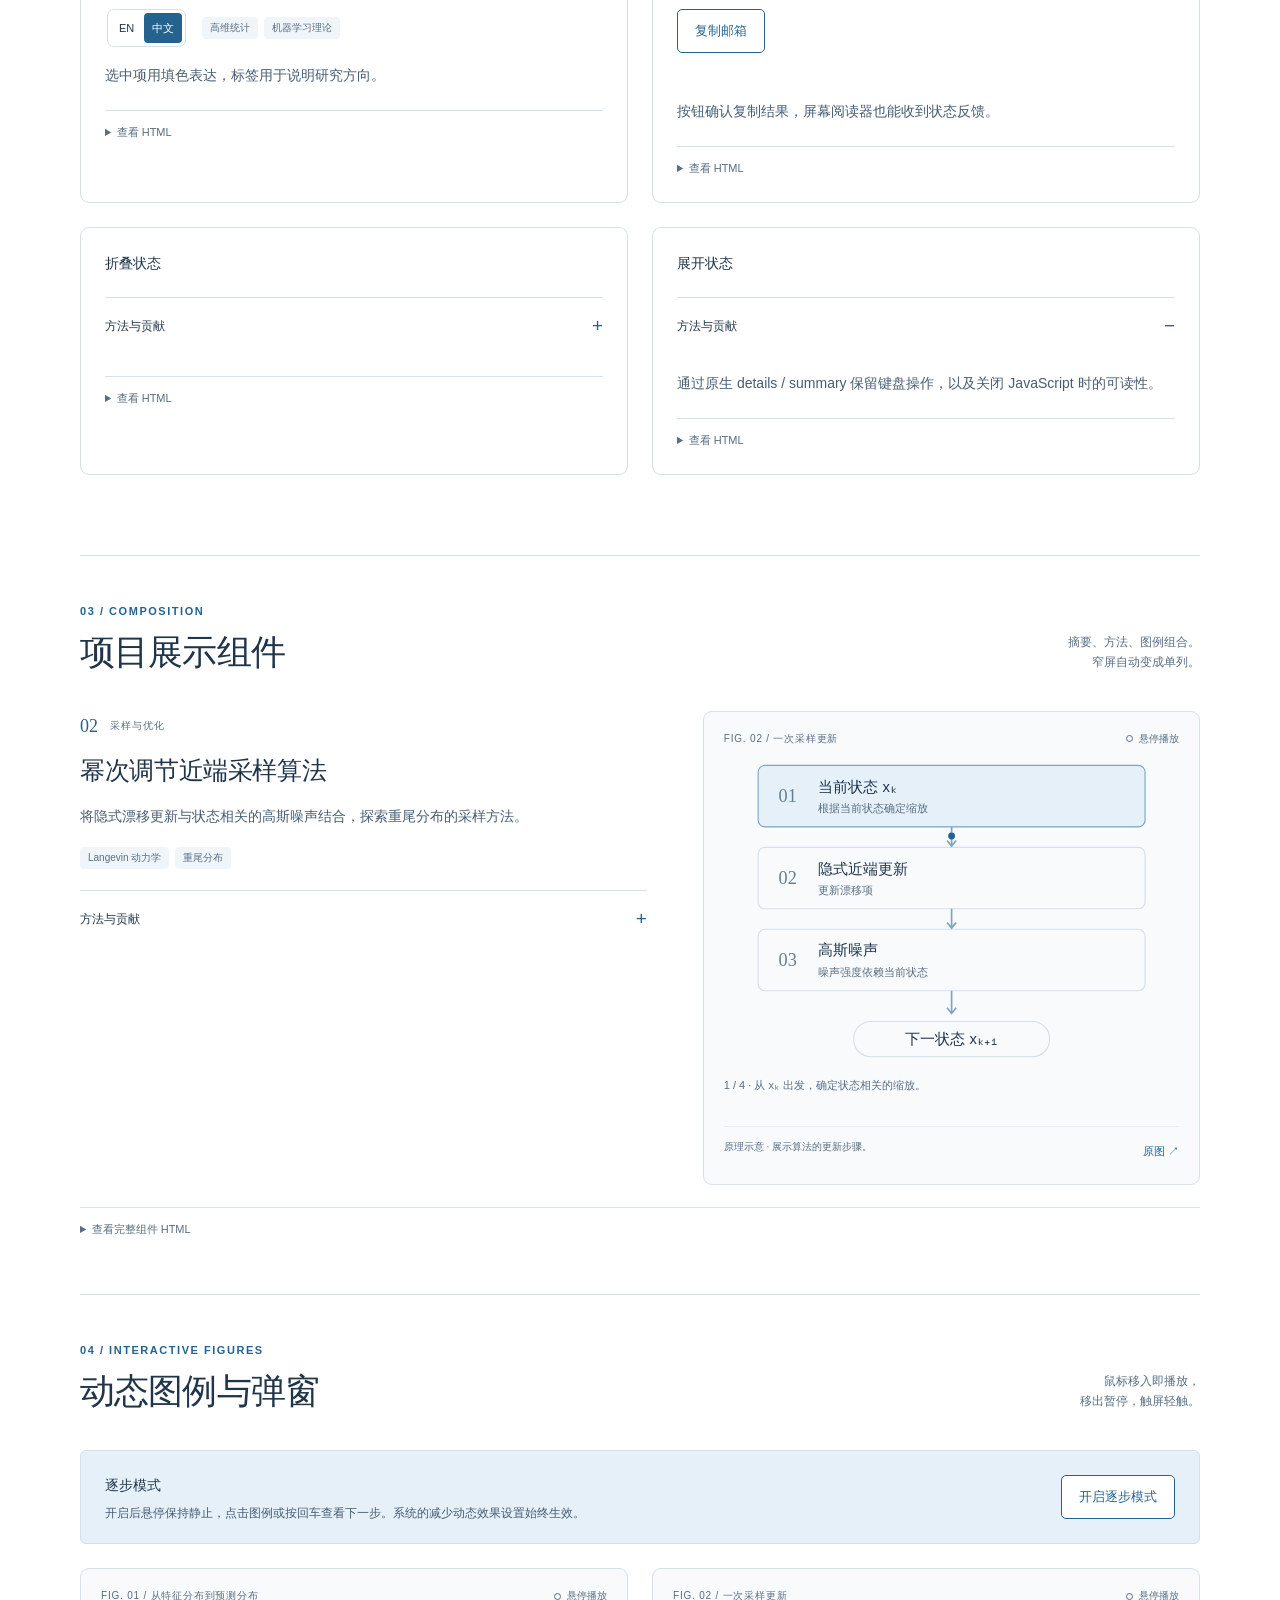
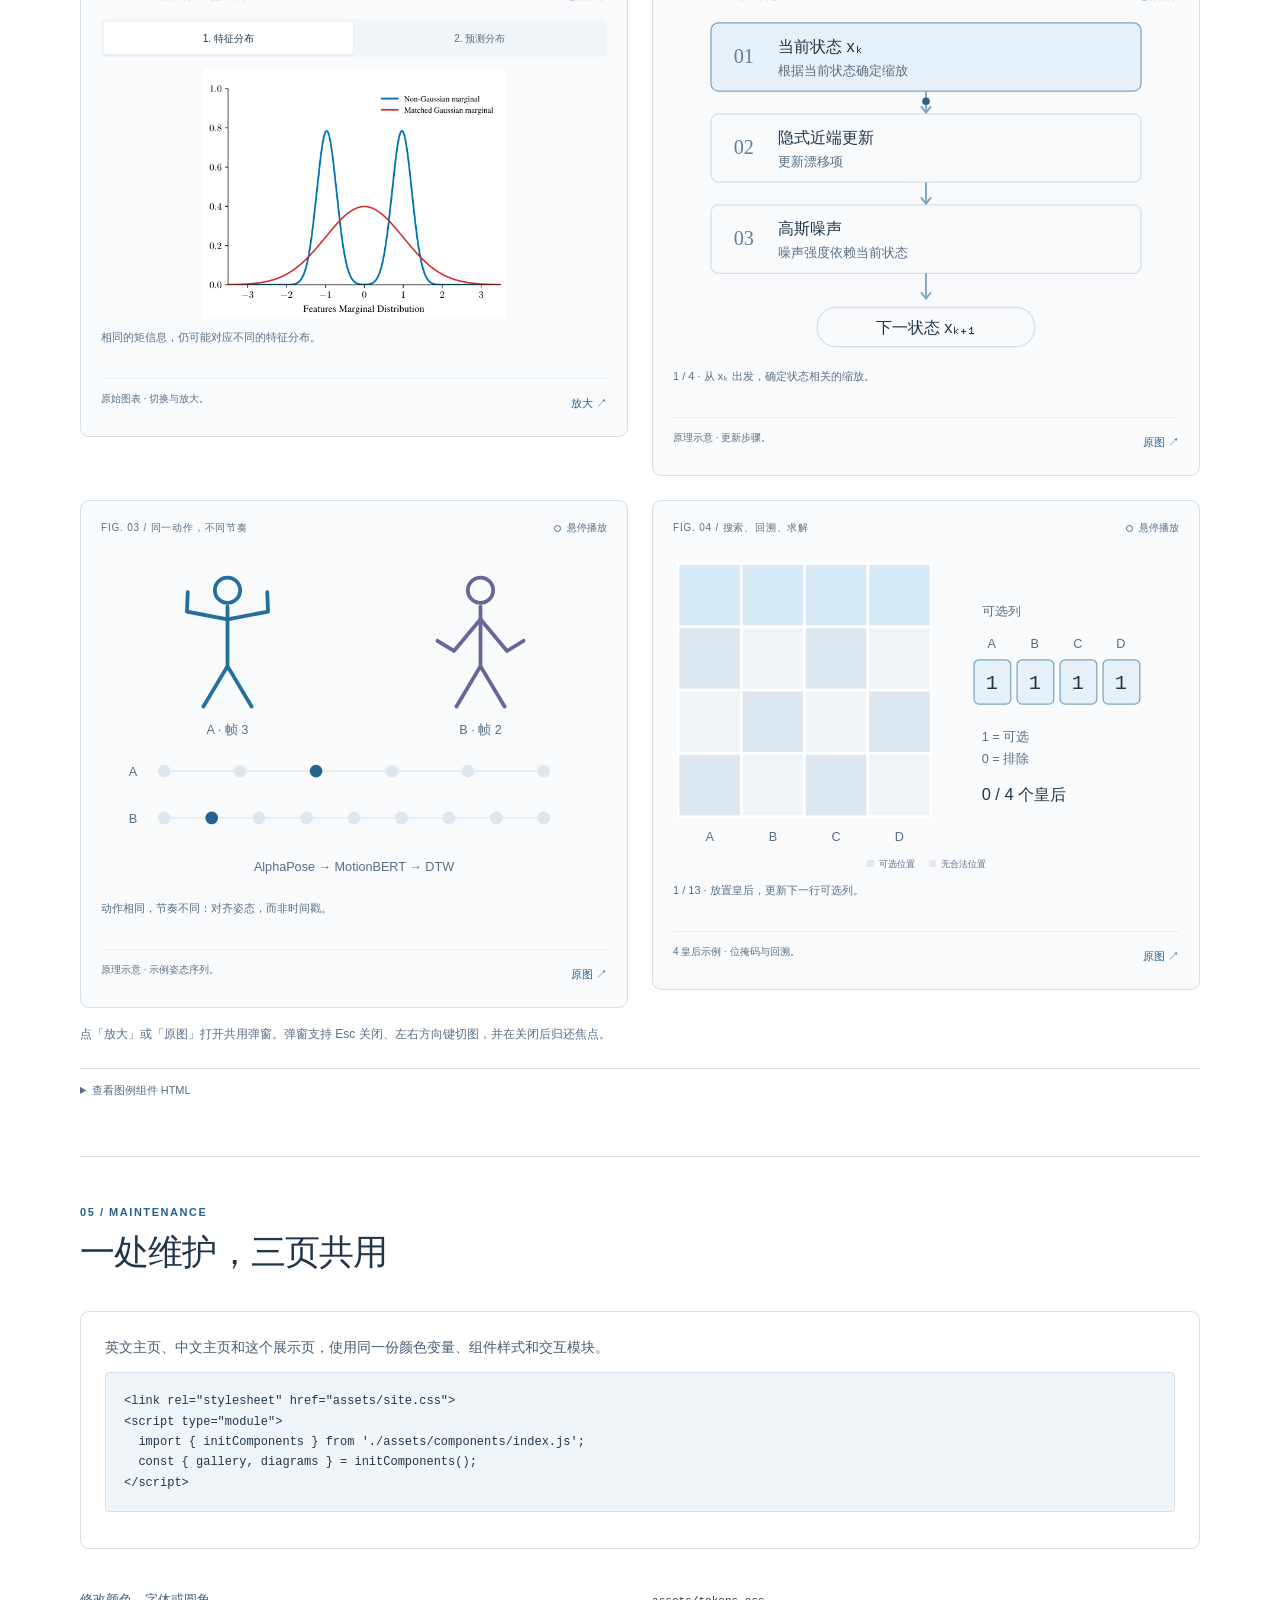
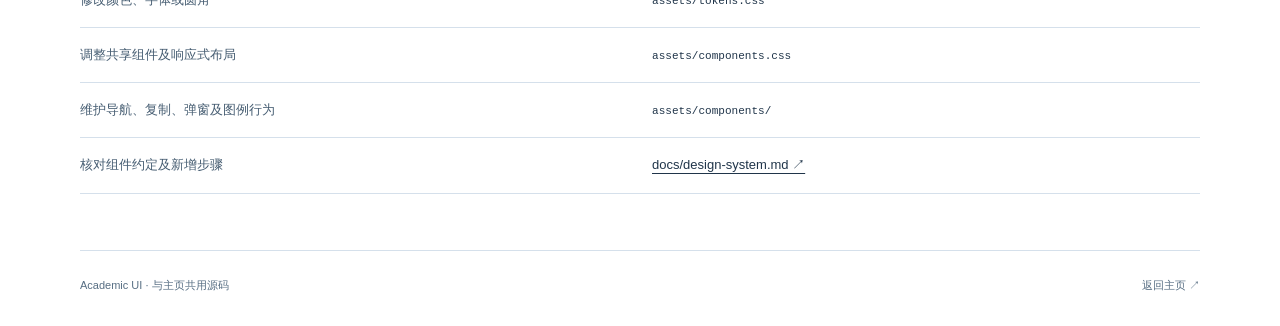
==== commit c7a901b7: "style: use Heiti for Chinese typography" ====
--- a/components.html
+++ b/components.html
@@ -47,8 +47,8 @@
         <div class="swatch" data-token="--series-b"><span class="swatch-color" style="background:var(--series-b)"></span><strong>图例序列 B</strong><code>--series-b</code><span class="token-value"></span></div>
       </div>
       <div class="library-columns library-type">
-        <div><span class="library-label">标题 / --serif</span><h2>Research &amp; ideas.<br>研究，从问题开始。</h2></div>
-        <div><span class="library-label">正文 / --sans</span><p>正文使用清晰的无衬线字体。标题、摘要、标签和补充信息建立稳定的阅读顺序。</p><p class="library-muted">字号、留白和线条保持克制，让论文、图表与研究内容成为视觉重点。</p></div>
+        <div><span class="library-label">中文标题 / --heading</span><h2>研究，从问题开始。<br>理论、方法与实践。</h2></div>
+        <div><span class="library-label">中文正文 / --sans</span><p>中文标题、正文、导航与图例统一使用黑体。优先使用黑体-简（Heiti SC），并提供其他系统黑体作为回退。</p><p class="library-muted">字号、留白和线条保持克制，让论文、图表与研究内容成为视觉重点。</p></div>
       </div>
       <div class="library-specs"><span>间距 <code>4 / 8 / 12 / 16 / 24 / 32px</code></span><span>圆角 <code>4 / 6 / 9px</code></span><span>反馈动效 <code>180 / 250ms</code></span></div>
     </section>
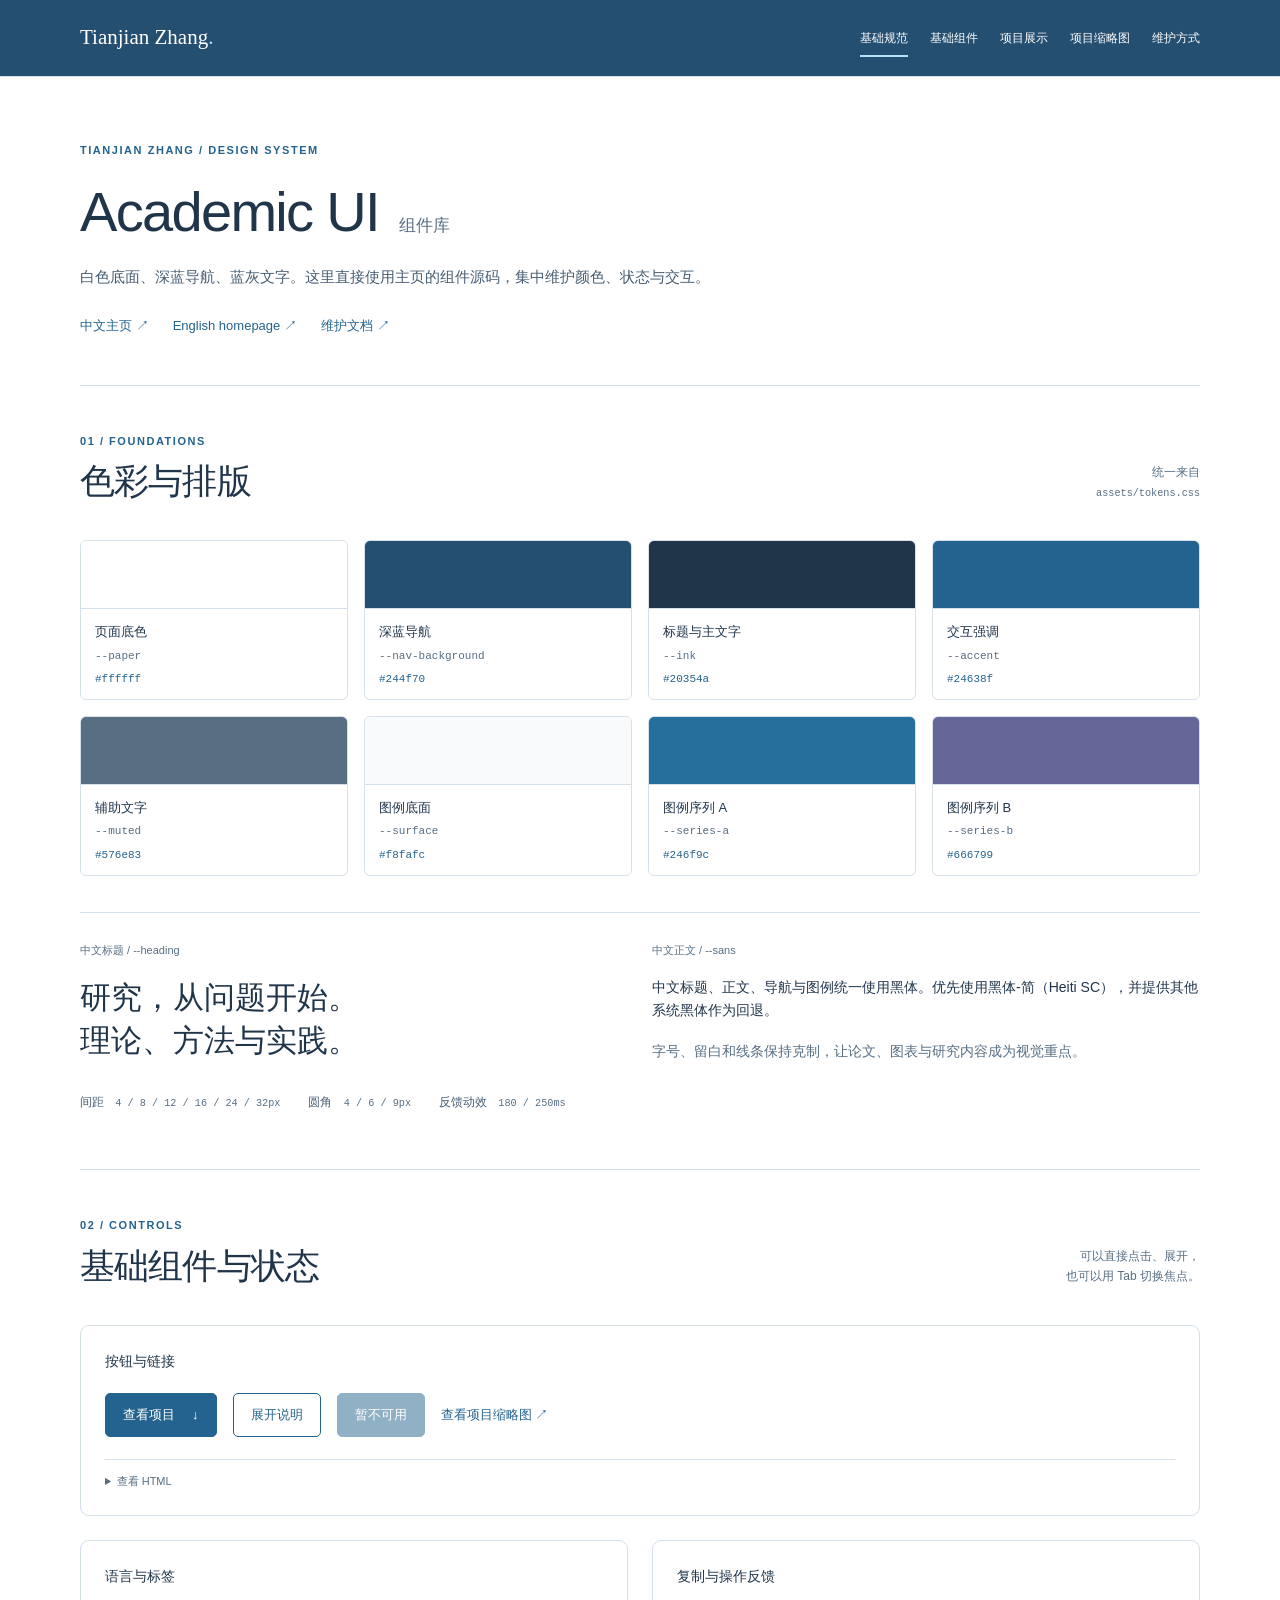
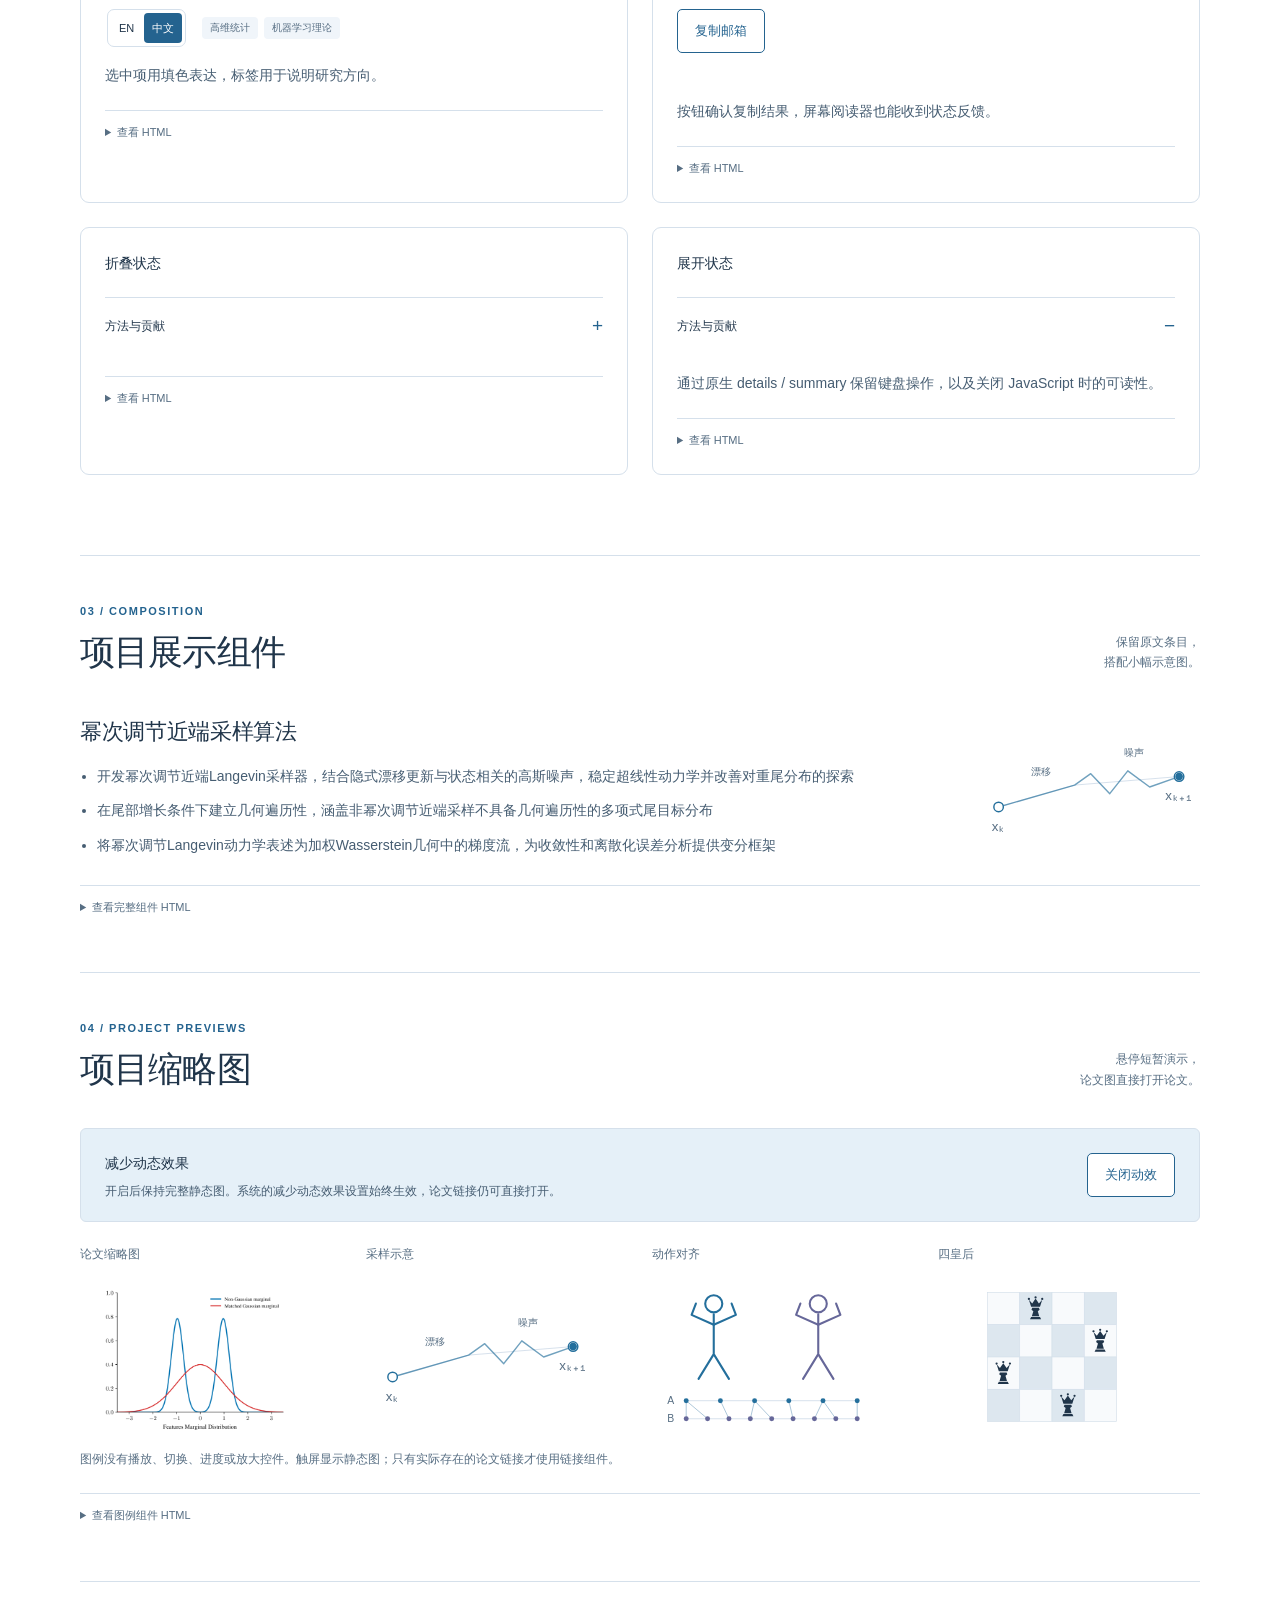
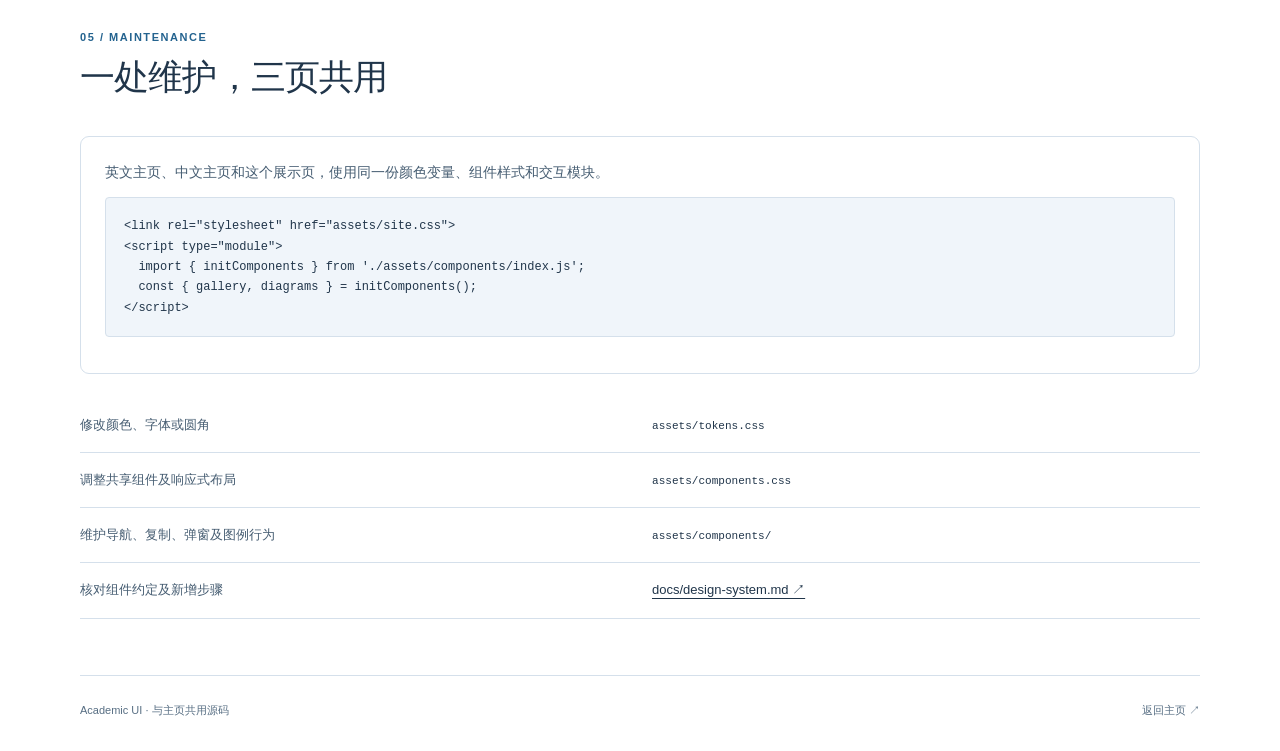
==== commit dfea2610: "refactor: simplify project previews and restore original copy" ====
--- a/components.html
+++ b/components.html
@@ -19,7 +19,7 @@
         <a href="#foundations" aria-current="location">基础规范</a>
         <a href="#controls">基础组件</a>
         <a href="#project-pattern">项目展示</a>
-        <a href="#illustrations">动态图例</a>
+        <a href="#illustrations">项目缩略图</a>
         <a href="#usage">维护方式</a>
       </nav>
       <button class="menu-toggle js-only" type="button" aria-expanded="false" aria-controls="main-nav">菜单 <span aria-hidden="true">☰</span></button>
@@ -59,9 +59,9 @@
         <h3>按钮与链接</h3>
         <div class="control-row" id="button-example">
           <a class="button-primary" href="#project-pattern">查看项目 <span aria-hidden="true">↓</span></a>
-          <button class="button-secondary js-only" type="button" data-toggle-details="sample-details" aria-expanded="false" aria-controls="sample-details">展开项目详情</button>
+          <button class="button-secondary js-only" type="button" data-toggle-details="closed-example" aria-expanded="false" aria-controls="closed-example">展开说明</button>
           <button class="button-primary" type="button" disabled>暂不可用</button>
-          <a class="text-link" href="#illustrations">查看动态图例 ↗</a>
+          <a class="text-link" href="#illustrations">查看项目缩略图 ↗</a>
         </div>
         <details class="library-code"><summary>查看 HTML</summary><pre><code data-code-for="button-example"></code></pre></details>
       </div>
@@ -83,30 +83,32 @@
         </div>
       </div>
       <div class="library-columns">
-        <div class="component-panel"><h3>折叠状态</h3><details class="project-details" id="closed-example"><summary>方法与贡献</summary><p class="project-summary">点击或按 Enter / Space 展开。默认显示摘要，技术细节按需阅读。</p></details><details class="library-code"><summary>查看 HTML</summary><pre><code data-code-for="closed-example"></code></pre></details></div>
+        <div class="component-panel"><h3>折叠状态</h3><details class="project-details" id="closed-example"><summary>方法与贡献</summary><p class="project-summary">点击或按 Enter / Space 展开。用于确实需要折叠的辅助说明；主页项目条目默认完整展示。</p></details><details class="library-code"><summary>查看 HTML</summary><pre><code data-code-for="closed-example"></code></pre></details></div>
         <div class="component-panel"><h3>展开状态</h3><details class="project-details" id="open-example" open><summary>方法与贡献</summary><p class="project-summary">通过原生 details / summary 保留键盘操作，以及关闭 JavaScript 时的可读性。</p></details><details class="library-code"><summary>查看 HTML</summary><pre><code data-code-for="open-example"></code></pre></details></div>
       </div>
     </section>
 
     <section class="section" id="project-pattern" aria-labelledby="pattern-title">
-      <div class="section-heading"><div><p class="eyebrow">03 / Composition</p><h2 id="pattern-title">项目展示组件</h2></div><p class="section-note">摘要、方法、图例组合。<br>窄屏自动变成单列。</p></div>
+      <div class="section-heading"><div><p class="eyebrow">03 / Composition</p><h2 id="pattern-title">项目展示组件</h2></div><p class="section-note">保留原文条目，<br>搭配小幅示意图。</p></div>
       <article class="project" id="project-example" aria-labelledby="example-title">
-        <div class="project-copy"><p class="project-category"><span class="project-number">02</span>采样与优化</p><h3 id="example-title">幂次调节近端采样算法</h3><p class="project-summary">将隐式漂移更新与状态相关的高斯噪声结合，探索重尾分布的采样方法。</p><div class="project-tags"><span class="tag">Langevin 动力学</span><span class="tag">重尾分布</span></div><details class="project-details" id="sample-details"><summary>方法与贡献</summary><ul><li>隐式近端步骤更新漂移项。</li><li>加入强度与状态相关的高斯噪声。</li><li>这个图例展示一次更新的结构。</li></ul></details></div>
-        <figure class="diagram" data-diagram="sampling" aria-labelledby="sample-caption"><div class="figure-head"><span class="figure-label">FIG. 02 / 一次采样更新</span><span class="animation-hint js-only" aria-hidden="true"></span></div><div class="diagram-live js-only"></div><div class="diagram-fallback"><a href="images/proximal-v2.svg"><img src="images/proximal-v2.svg" alt="采样步骤原图" loading="lazy"></a></div><figcaption class="figure-footer" id="sample-caption"><p class="figure-caption">原理示意 · 展示算法的更新步骤。</p><a class="figure-zoom" href="images/proximal-v2.svg" data-gallery="sampling">原图 ↗</a></figcaption></figure>
-      </article>
+      <div class="project-copy">
+        <h3 id="example-title">幂次调节近端采样算法</h3>
+        <ul class="project-description">
+          <li>开发幂次调节近端Langevin采样器，结合隐式漂移更新与状态相关的高斯噪声，稳定超线性动力学并改善对重尾分布的探索</li>
+          <li>在尾部增长条件下建立几何遍历性，涵盖非幂次调节近端采样不具备几何遍历性的多项式尾目标分布</li>
+          <li>将幂次调节Langevin动力学表述为加权Wasserstein几何中的梯度流，为收敛性和离散化误差分析提供变分框架</li>
+        </ul>
+      </div>
+      <figure class="diagram" data-diagram="sampling" role="img" aria-label="幂次调节近端采样示意"><div class="diagram-live" aria-hidden="true"></div><img class="diagram-fallback" src="images/proximal-v2.svg" alt="" loading="lazy"></figure>
+    </article>
       <details class="library-code"><summary>查看完整组件 HTML</summary><pre><code data-code-for="project-example"></code></pre></details>
     </section>
 
     <section class="section" id="illustrations" aria-labelledby="illustrations-title">
-      <div class="section-heading"><div><p class="eyebrow">04 / Interactive figures</p><h2 id="illustrations-title">动态图例与弹窗</h2></div><p class="section-note">鼠标移入即播放，<br>移出暂停，触屏轻触。</p></div>
-      <div class="motion-controls"><div><strong>逐步模式</strong><p>开启后悬停保持静止，点击图例或按回车查看下一步。系统的减少动态效果设置始终生效。</p></div><button class="button-secondary js-only" type="button" id="motion-preference" aria-pressed="false">开启逐步模式</button></div>
-      <div class="library-diagrams">
-        <figure class="diagram" id="diagram-example" data-diagram="erm" aria-labelledby="library-erm-caption"><div class="figure-head"><span class="figure-label">FIG. 01 / 从特征分布到预测分布</span><span class="animation-hint js-only" aria-hidden="true"></span></div><div class="diagram-live js-only"></div><div class="diagram-fallback"><a href="images/erm-marginal.png"><img src="images/erm-marginal.png" alt="特征分布原图" loading="lazy"></a></div><figcaption class="figure-footer" id="library-erm-caption"><p class="figure-caption">原始图表 · 切换与放大。</p><a class="figure-zoom" href="images/erm-marginal.png" data-gallery="erm">放大 ↗</a></figcaption></figure>
-        <figure class="diagram" data-diagram="sampling" aria-labelledby="library-sampling-caption"><div class="figure-head"><span class="figure-label">FIG. 02 / 一次采样更新</span><span class="animation-hint js-only" aria-hidden="true"></span></div><div class="diagram-live js-only"></div><div class="diagram-fallback"><a href="images/proximal-v2.svg"><img src="images/proximal-v2.svg" alt="采样步骤原图" loading="lazy"></a></div><figcaption class="figure-footer" id="library-sampling-caption"><p class="figure-caption">原理示意 · 更新步骤。</p><a class="figure-zoom" href="images/proximal-v2.svg" data-gallery="sampling">原图 ↗</a></figcaption></figure>
-        <figure class="diagram" data-diagram="motion" aria-labelledby="library-motion-caption"><div class="figure-head"><span class="figure-label">FIG. 03 / 同一动作，不同节奏</span><span class="animation-hint js-only" aria-hidden="true"></span></div><div class="diagram-live js-only"></div><div class="diagram-fallback"><a href="images/motion.svg"><img src="images/motion.svg" alt="动作对齐原图" loading="lazy"></a></div><figcaption class="figure-footer" id="library-motion-caption"><p class="figure-caption">原理示意 · 示例姿态序列。</p><a class="figure-zoom" href="images/motion.svg" data-gallery="motion">原图 ↗</a></figcaption></figure>
-        <figure class="diagram" data-diagram="queens" aria-labelledby="library-queens-caption"><div class="figure-head"><span class="figure-label">FIG. 04 / 搜索、回溯、求解</span><span class="animation-hint js-only" aria-hidden="true"></span></div><div class="diagram-live js-only"></div><div class="diagram-fallback"><a href="images/nqueens.svg"><img src="images/nqueens.svg" alt="四皇后原图" loading="lazy"></a></div><figcaption class="figure-footer" id="library-queens-caption"><p class="figure-caption">4 皇后示例 · 位掩码与回溯。</p><a class="figure-zoom" href="images/nqueens.svg" data-gallery="queens">原图 ↗</a></figcaption></figure>
-      </div>
-      <p class="library-muted">点「放大」或「原图」打开共用弹窗。弹窗支持 Esc 关闭、左右方向键切图，并在关闭后归还焦点。</p>
+      <div class="section-heading"><div><p class="eyebrow">04 / Project previews</p><h2 id="illustrations-title">项目缩略图</h2></div><p class="section-note">悬停短暂演示，<br>论文图直接打开论文。</p></div>
+      <div class="motion-controls"><div><strong>减少动态效果</strong><p>开启后保持完整静态图。系统的减少动态效果设置始终生效，论文链接仍可直接打开。</p></div><button class="button-secondary js-only" type="button" id="motion-preference" aria-pressed="false">关闭动效</button></div>
+      <div class="library-diagrams"><div class="library-figure"><h3>论文缩略图</h3><a class="diagram diagram-link" id="diagram-example" data-diagram="erm" href="https://github.com/ZHANGTianjian09/non-gaussian-erm/blob/main/paper.pdf" target="_blank" rel="noopener" aria-label="阅读论文：非高斯经验风险最小化"><div class="diagram-live" aria-hidden="true"></div><img class="diagram-fallback" src="images/erm-marginal.png" alt="" loading="lazy"></a></div><div class="library-figure"><h3>采样示意</h3><figure class="diagram" data-diagram="sampling" role="img" aria-label="幂次调节近端采样示意"><div class="diagram-live" aria-hidden="true"></div><img class="diagram-fallback" src="images/proximal-v2.svg" alt="" loading="lazy"></figure></div><div class="library-figure"><h3>动作对齐</h3><figure class="diagram" data-diagram="motion" role="img" aria-label="人体动作序列对齐示意"><div class="diagram-live" aria-hidden="true"></div><img class="diagram-fallback" src="images/motion.svg" alt="" loading="lazy"></figure></div><div class="library-figure"><h3>四皇后</h3><figure class="diagram" data-diagram="queens" role="img" aria-label="四皇后问题的一个合法解"><div class="diagram-live" aria-hidden="true"></div><img class="diagram-fallback" src="images/nqueens.svg" alt="" loading="lazy"></figure></div></div>
+      <p class="library-muted">图例没有播放、切换、进度或放大控件。触屏显示静态图；只有实际存在的论文链接才使用链接组件。</p>
       <details class="library-code"><summary>查看图例组件 HTML</summary><pre><code data-code-for="diagram-example"></code></pre></details>
     </section>
 
--- a/assets/library.css
+++ b/assets/library.css
@@ -34,8 +34,9 @@
 .motion-controls strong { font-weight:500; font-size:14px; }
 .motion-controls p { max-width:660px; color:var(--body); font-size:12px; margin-top:5px; }
 .motion-controls button { flex-shrink:0; }
-.library-diagrams { display:grid; grid-template-columns:repeat(2,minmax(0,1fr)); gap:24px; align-items:start; }
-.library-diagrams .figure-label { text-transform:none; }
+.library-diagrams { display:grid; grid-template-columns:repeat(4,minmax(0,1fr)); gap:24px; align-items:start; }
+.library-figure h3 { font:12px var(--sans); color:var(--muted); margin-bottom:18px; }
+
 .source-map { margin:0; }
 .source-map > div { display:grid; grid-template-columns:1fr 1fr; gap:24px; padding:16px 0; border-bottom:1px solid var(--line); font-size:13px; }
 .source-map dt { color:var(--body); }
@@ -44,7 +45,8 @@
   .library-hero { padding:40px 0; }
   .library-hero h1 { font-size:40px; }
   .swatch-grid { grid-template-columns:repeat(2,minmax(0,1fr)); gap:12px; }
-  .library-columns, .library-diagrams { grid-template-columns:minmax(0,1fr); gap:0; }
+  .library-columns { grid-template-columns:minmax(0,1fr); gap:0; }
+  .library-diagrams { grid-template-columns:repeat(2,minmax(0,1fr)); }
   .library-diagrams { gap:20px; }
   .library-type { gap:28px; }
   .component-panel { padding:18px; }
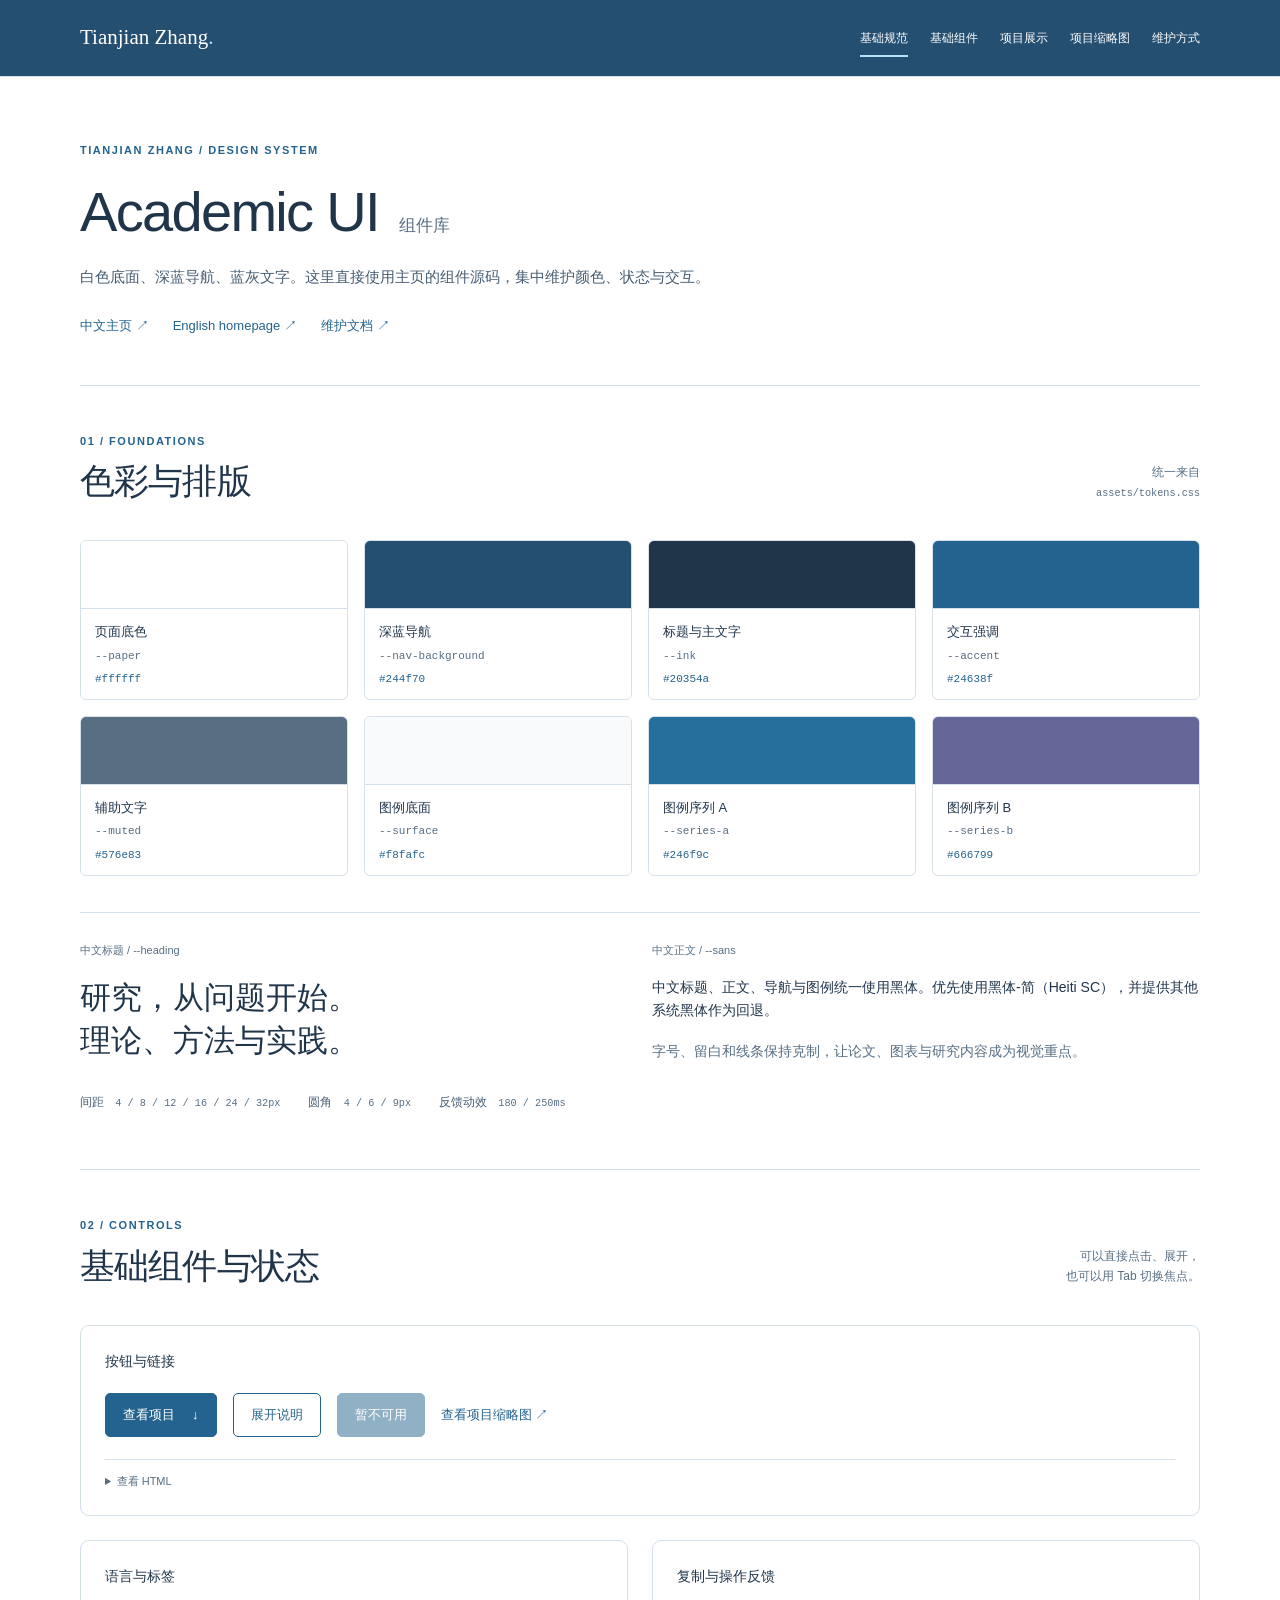
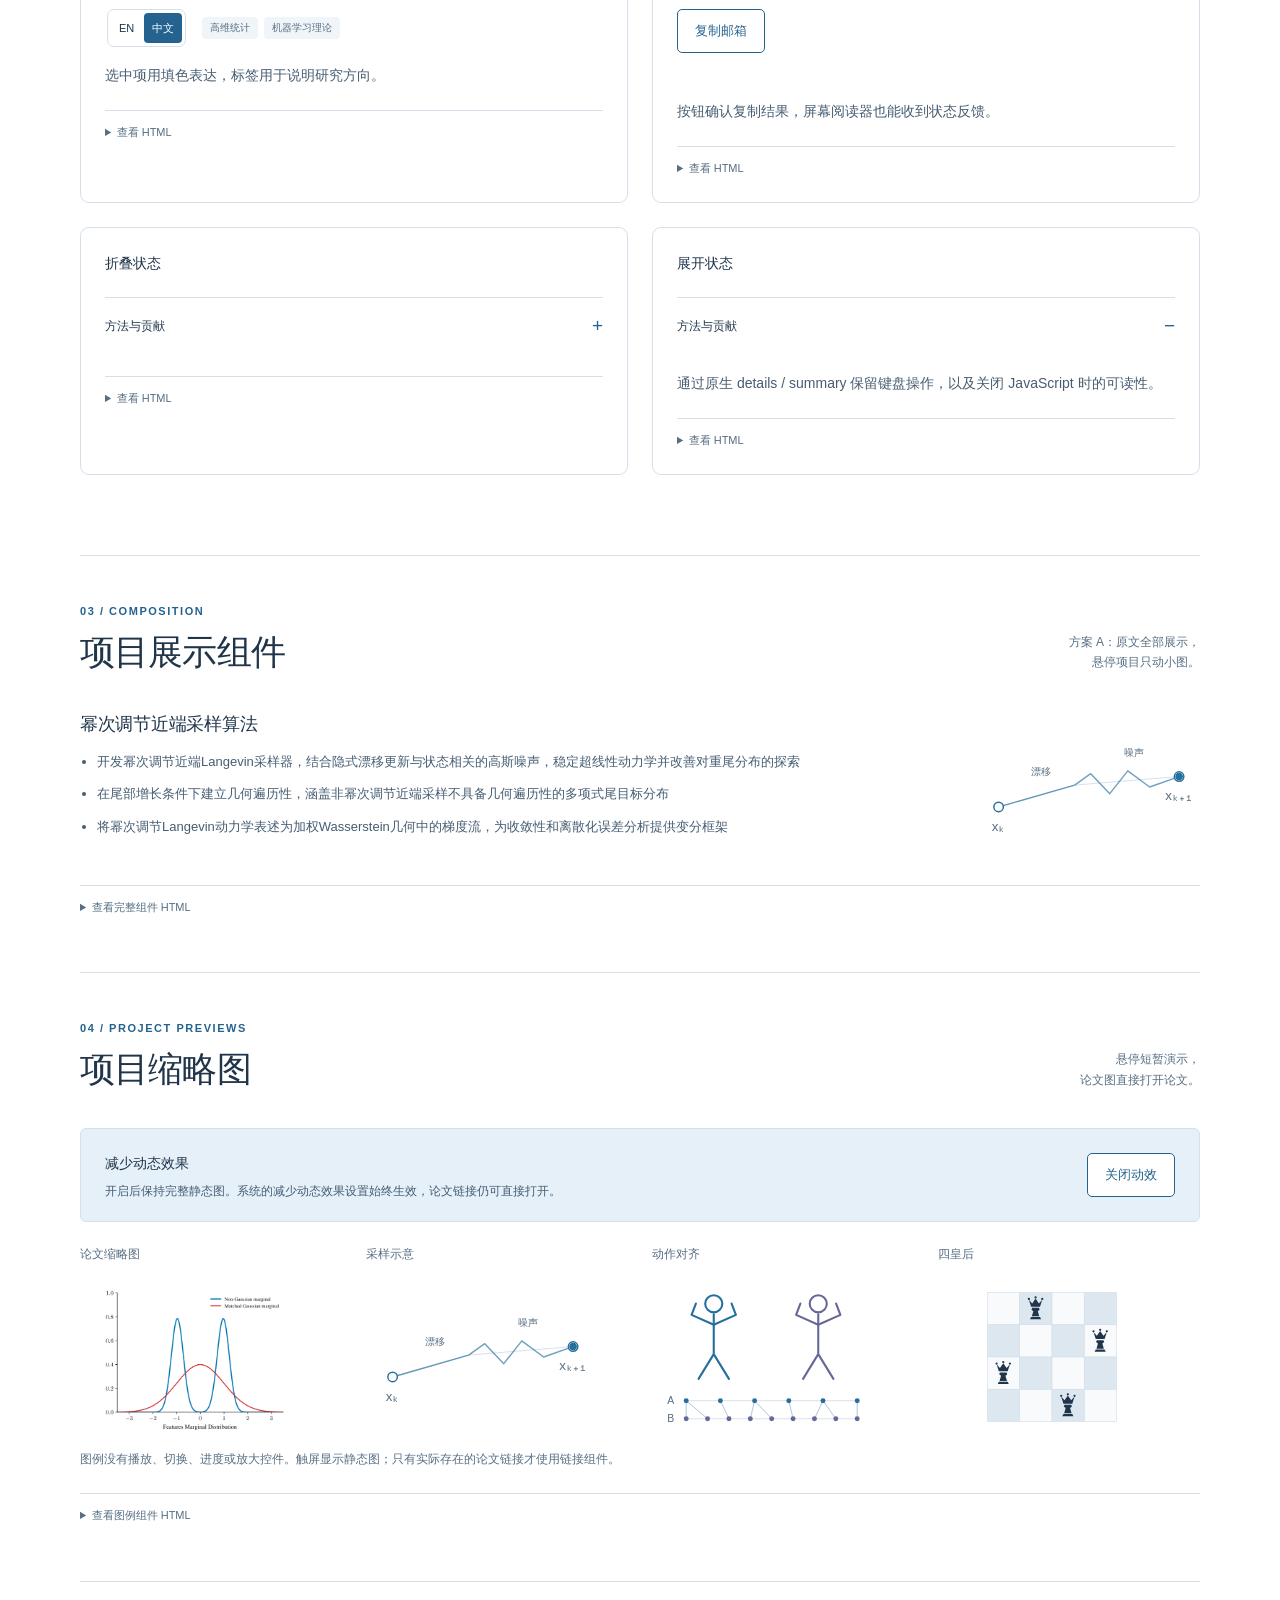
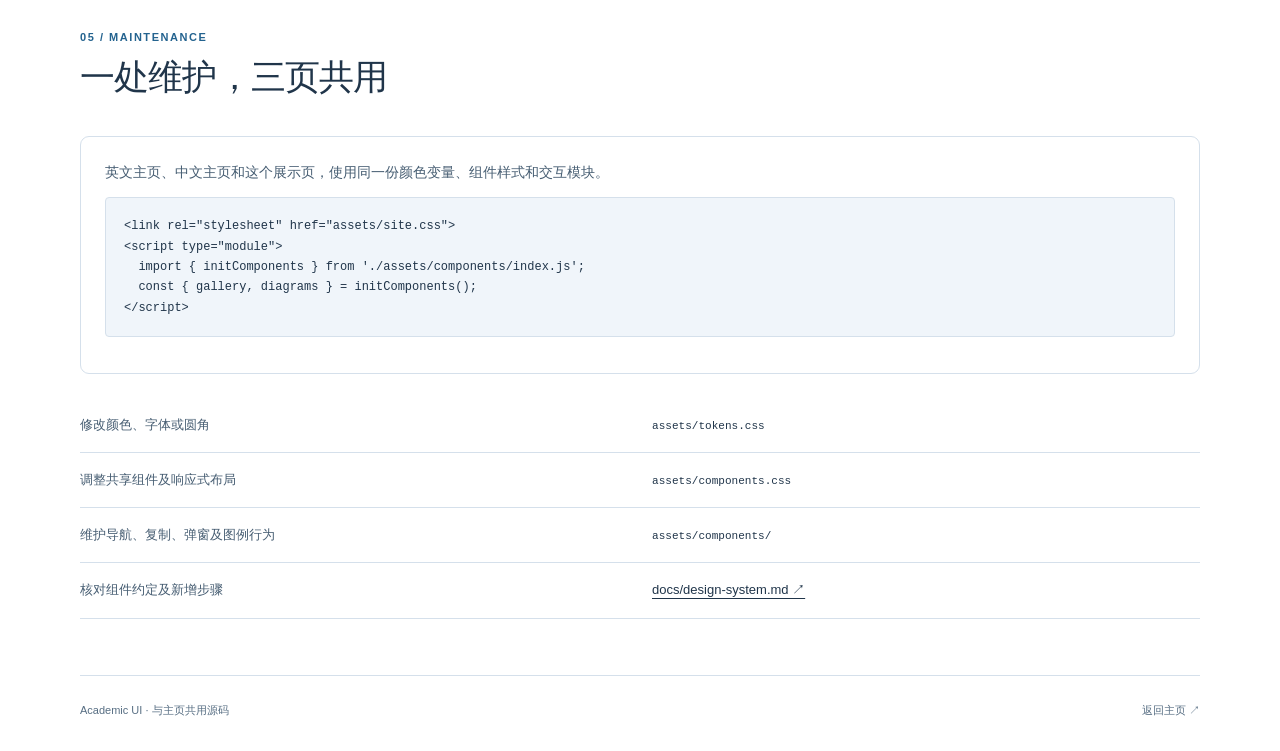
==== commit 6fc8ae53: "feat: adopt full-copy project layout and row hover previews" ====
--- a/components.html
+++ b/components.html
@@ -6,7 +6,7 @@
   <meta name="theme-color" content="#244f70">
   <meta name="robots" content="noindex">
   <title>Academic UI — 组件库</title>
-  <link rel="stylesheet" href="assets/site.css">
+  <link rel="stylesheet" href="assets/site.css?v=20261107-project-hover">
   <link rel="stylesheet" href="assets/library.css">
   <script type="module" src="assets/library.js"></script>
 </head>
@@ -89,7 +89,7 @@
     </section>
 
     <section class="section" id="project-pattern" aria-labelledby="pattern-title">
-      <div class="section-heading"><div><p class="eyebrow">03 / Composition</p><h2 id="pattern-title">项目展示组件</h2></div><p class="section-note">保留原文条目，<br>搭配小幅示意图。</p></div>
+      <div class="section-heading"><div><p class="eyebrow">03 / Composition</p><h2 id="pattern-title">项目展示组件</h2></div><p class="section-note">方案 A：原文全部展示，<br>悬停项目只动小图。</p></div>
       <article class="project" id="project-example" aria-labelledby="example-title">
       <div class="project-copy">
         <h3 id="example-title">幂次调节近端采样算法</h3>
--- a/assets/site.css
+++ b/assets/site.css
@@ -1,3 +1,3 @@
 @charset "UTF-8";
 @import url("./tokens.css");
-@import url("./components.css");
+@import url("./components.css?v=20261107-project-hover");
